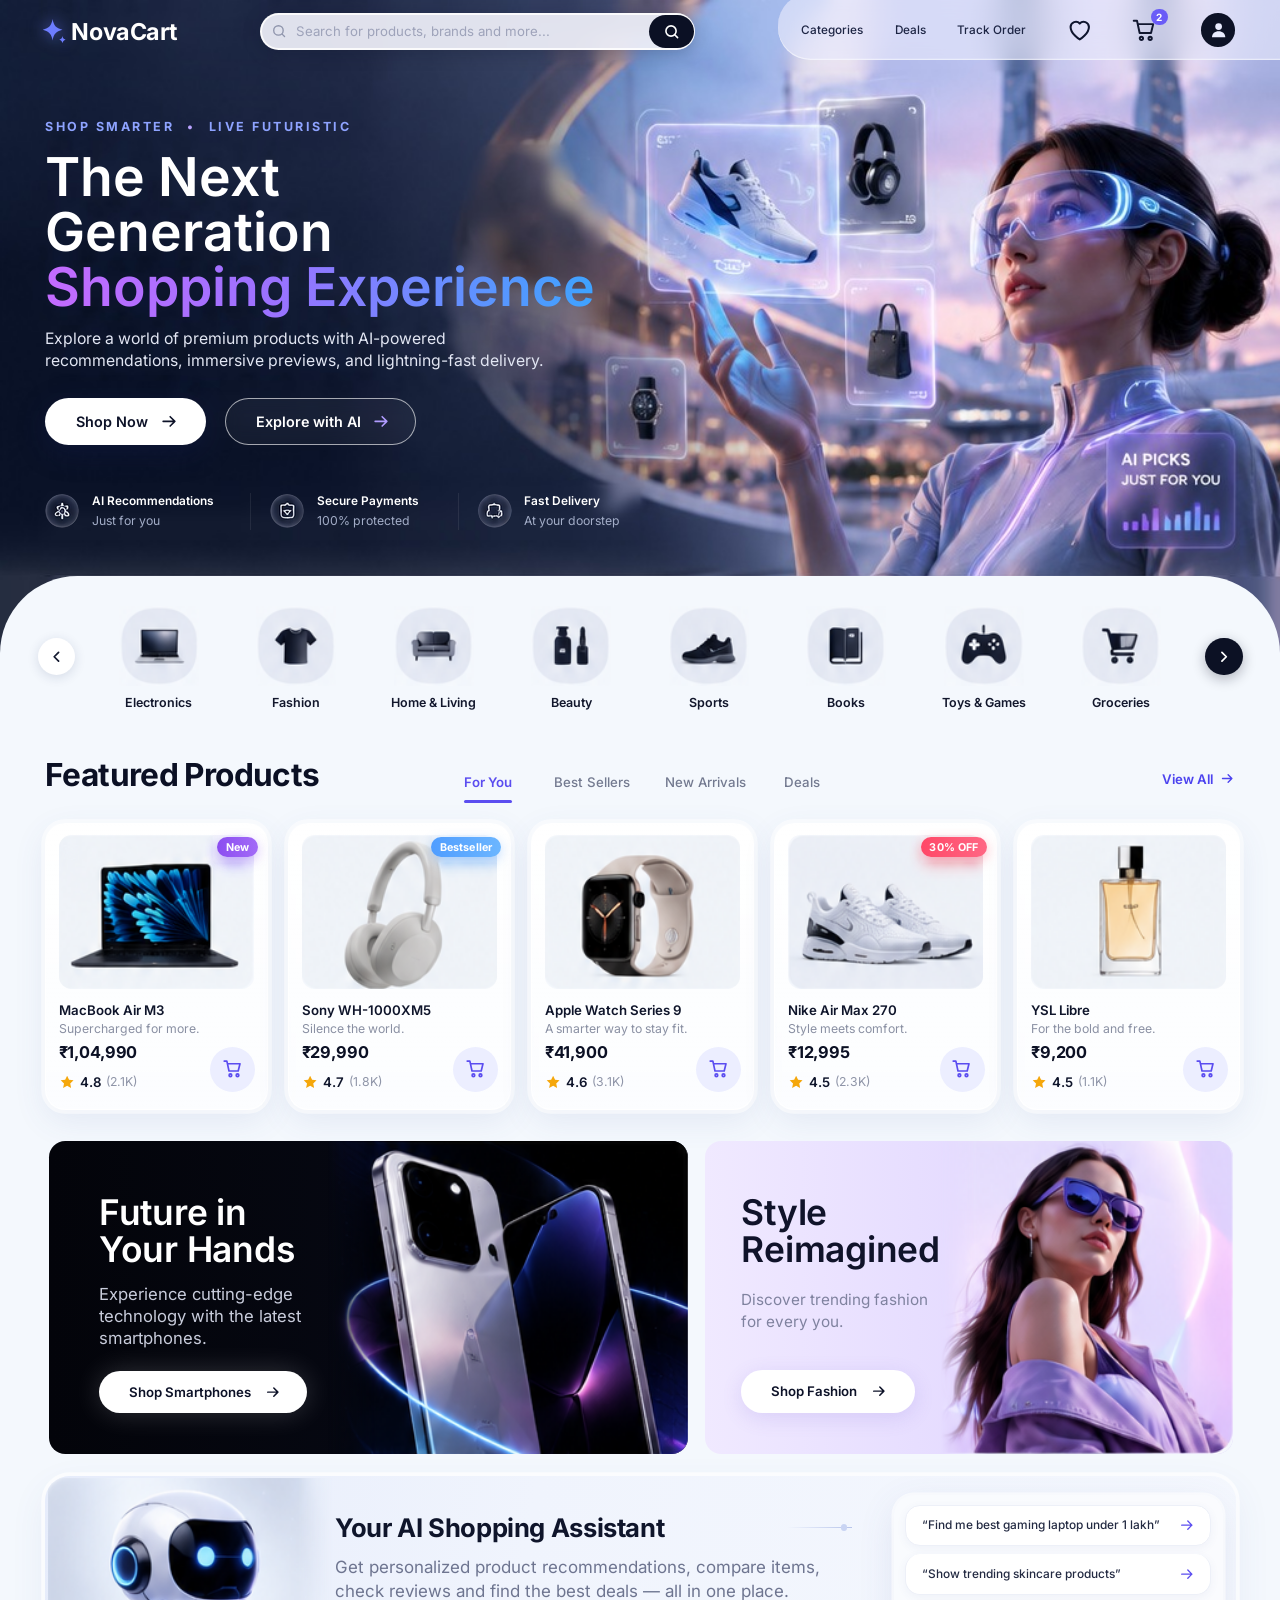
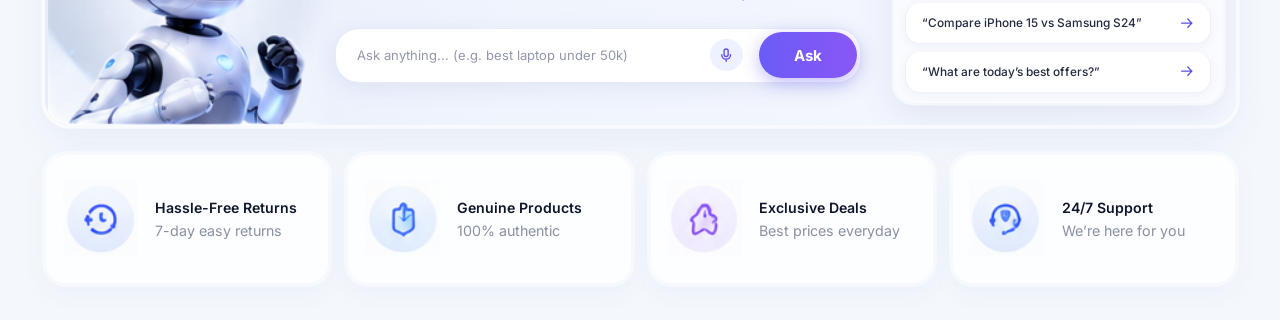
==== index.html @ 4580a6ae "animated web page" ====
<!DOCTYPE html>
<html lang="en">
<head>
  <meta charset="UTF-8" />
  <meta name="viewport" content="width=device-width, initial-scale=1.0" />
  <title>NovaCart — The Next Generation Shopping Experience</title>
  <meta name="description" content="NovaCart: AI-powered recommendations, immersive previews and lightning-fast delivery." />
  <link rel="stylesheet" href="style.css" />
</head>
<body>

<!-- Icon sprite (inline, so the page works fully offline) -->
<svg width="0" height="0" style="position:absolute" aria-hidden="true">
  <defs>
    <symbol id="i-search" viewBox="0 0 24 24"><circle cx="11" cy="11" r="7"/><path d="m20 20-3.6-3.6"/></symbol>
    <symbol id="i-heart" viewBox="0 0 24 24"><path d="M12 20.5s-8-4.9-8-11A4.6 4.6 0 0 1 12 6.6a4.6 4.6 0 0 1 8 2.9c0 6.100-8 11-8 11Z"/></symbol>
    <symbol id="i-cart" viewBox="0 0 24 24"><path d="M2.5 3.5h3l2.4 11.2h10.400l2-8.200H6.300"/><circle cx="9.500" cy="19.500" r="1.500"/><circle cx="17.500" cy="19.500" r="1.500"/></symbol>
    <symbol id="i-user" viewBox="0 0 24 24"><circle cx="12" cy="8.500" r="3.800" fill="currentColor" stroke="none"/><path fill="currentColor" stroke="none" d="M4.500 20.500c0-4.200 3.300-6.800 7.500-6.800s7.500 2.600 7.500 6.800Z"/></symbol>
    <symbol id="i-arrow" viewBox="0 0 24 24"><path d="M4 12h15M13 6l6 6-6 6"/></symbol>
    <symbol id="i-left" viewBox="0 0 24 24"><path d="m14.500 6-6 6 6 6"/></symbol>
    <symbol id="i-right" viewBox="0 0 24 24"><path d="m9.500 6 6 6-6 6"/></symbol>
    <symbol id="i-mic" viewBox="0 0 24 24"><rect x="9" y="3" width="6" height="11" rx="3"/><path d="M5.500 11.500a6.500 6.500 0 0 0 13 0M12 18v3"/></symbol>
    <symbol id="i-star" viewBox="0 0 24 24"><path fill="currentColor" stroke="none" d="m12 2.500 2.900 6.100 6.600.8-4.900 4.600 1.300 6.600L12 17.300 6.100 20.600l1.300-6.600L2.500 9.400l6.600-.8Z"/></symbol>
    <symbol id="i-spark" viewBox="0 0 32 32"><path fill="currentColor" stroke="none" d="M14 2c1.200 7 3.600 10.200 11 12-7.400 1.800-9.800 5-11 12-1.200-7-3.600-10.200-11-12C10.400 12.200 12.800 9 14 2Z"/><path fill="currentColor" stroke="none" d="M25 21c.5 2.400 1.300 3.400 3.500 4-2.200.6-3 1.600-3.500 4-.5-2.400-1.300-3.400-3.500-4 2.200-.6 3-1.600 3.500-4Z"/></symbol>
  </defs>
</svg>

<div class="page">

  <!-- ============ HERO ============ -->
  <section class="hero" id="top">
    <header class="topbar">
      <a class="brand" href="#top" aria-label="NovaCart home">
        <svg class="brand-star"><use href="#i-spark"/></svg><span>NovaCart</span>
      </a>

      <form class="search" role="search" id="searchForm">
        <svg class="s-ico"><use href="#i-search"/></svg>
        <input id="searchInput" type="search" placeholder="Search for products, brands and more..." aria-label="Search products" />
        <button type="submit" aria-label="Search"><svg><use href="#i-search"/></svg></button>
      </form>

      <nav class="glass-nav" aria-label="Primary">
        <div class="links">
          <a href="#categories">Categories</a>
          <a href="#deals">Deals</a>
          <a href="#track">Track Order</a>
        </div>
        <div class="icons">
          <button class="ib heart" id="wishBtn" aria-label="Wishlist" aria-pressed="false"><svg><use href="#i-heart"/></svg></button>
          <button class="ib cart" id="cartBtn" aria-label="Cart"><svg><use href="#i-cart"/></svg><span id="cartCount">2</span></button>
          <button class="ib avatar" aria-label="Profile"><svg><use href="#i-user"/></svg></button>
        </div>
      </nav>
    </header>

    <div class="hero-copy">
      <p class="eyebrow">SHOP SMARTER <i>•</i> LIVE FUTURISTIC</p>
      <h1>The Next<br>Generation<br><em>Shopping Experience</em></h1>
      <p class="lede">Explore a world of premium products with AI-powered<br class="dbr"> recommendations, immersive previews, and lightning-fast delivery.</p>
      <div class="cta">
        <button class="btn solid" data-toast="Opening the store…">Shop Now <svg><use href="#i-arrow"/></svg></button>
        <button class="btn line" data-toast="AI shopping assistant opened">Explore with AI <svg><use href="#i-arrow"/></svg></button>
      </div>
      <ul class="trust">
        <li><img src="assets/img/trust-1.png" alt="" width="34" height="34"><div><b>AI Recommendations</b><small>Just for you</small></div></li>
        <li><img src="assets/img/trust-2.png" alt="" width="34" height="34"><div><b>Secure Payments</b><small>100% protected</small></div></li>
        <li><img src="assets/img/trust-3.png" alt="" width="34" height="34"><div><b>Fast Delivery</b><small>At your doorstep</small></div></li>
      </ul>
    </div>
  </section>

  <!-- ============ SHEET ============ -->
  <main class="sheet">

    <!-- Categories -->
    <section class="cats" id="categories" aria-label="Shop by category">
      <button class="arrow prev" aria-label="Previous categories"><svg><use href="#i-left"/></svg></button>
      <div class="cat-track" id="catTrack">
        <a class="cat" href="#featured"><img src="assets/img/cat-electronics.png" alt="" width="64" height="64"><span>Electronics</span></a>
        <a class="cat" href="#featured"><img src="assets/img/cat-fashion.png" alt="" width="64" height="64"><span>Fashion</span></a>
        <a class="cat" href="#featured"><img src="assets/img/cat-home.png" alt="" width="64" height="64"><span>Home &amp; Living</span></a>
        <a class="cat" href="#featured"><img src="assets/img/cat-beauty.png" alt="" width="64" height="64"><span>Beauty</span></a>
        <a class="cat" href="#featured"><img src="assets/img/cat-sports.png" alt="" width="64" height="64"><span>Sports</span></a>
        <a class="cat" href="#featured"><img src="assets/img/cat-books.png" alt="" width="64" height="64"><span>Books</span></a>
        <a class="cat" href="#featured"><img src="assets/img/cat-toys.png" alt="" width="64" height="64"><span>Toys &amp; Games</span></a>
        <a class="cat" href="#featured"><img src="assets/img/cat-groceries.png" alt="" width="64" height="64"><span>Groceries</span></a>
      </div>
      <button class="arrow next" aria-label="Next categories"><svg><use href="#i-right"/></svg></button>
    </section>

    <!-- Featured products -->
    <section class="featured" id="featured">
      <div class="f-head">
        <h2>Featured Products</h2>
        <div class="tabs" role="tablist">
          <button class="on" role="tab" aria-selected="true">For You</button>
          <button role="tab" aria-selected="false">Best Sellers</button>
          <button role="tab" aria-selected="false">New Arrivals</button>
          <button role="tab" aria-selected="false">Deals</button>
        </div>
        <a class="view-all" href="#featured">View All <svg><use href="#i-arrow"/></svg></a>
      </div>

      <div class="grid">
        <article class="card">
          <div class="shot"><img src="assets/img/prod-macbook.png" alt="MacBook Air M3"></div><span class="tag t-new">New</span>
          <h3>MacBook Air M3</h3><p>Supercharged for more.</p>
          <div class="price">₹1,04,990</div>
          <div class="rate"><svg><use href="#i-star"/></svg><b>4.8</b><small>(2.1K)</small></div>
          <button class="add" data-name="MacBook Air M3" aria-label="Add MacBook Air M3 to cart"><svg><use href="#i-cart"/></svg></button>
        </article>
        <article class="card">
          <div class="shot"><img src="assets/img/prod-sony.png" alt="Sony WH-1000XM5"></div><span class="tag t-best">Bestseller</span>
          <h3>Sony WH-1000XM5</h3><p>Silence the world.</p>
          <div class="price">₹29,990</div>
          <div class="rate"><svg><use href="#i-star"/></svg><b>4.7</b><small>(1.8K)</small></div>
          <button class="add" data-name="Sony WH-1000XM5" aria-label="Add Sony WH-1000XM5 to cart"><svg><use href="#i-cart"/></svg></button>
        </article>
        <article class="card">
          <div class="shot"><img src="assets/img/prod-watch.png" alt="Apple Watch Series 9"></div>
          <h3>Apple Watch Series 9</h3><p>A smarter way to stay fit.</p>
          <div class="price">₹41,900</div>
          <div class="rate"><svg><use href="#i-star"/></svg><b>4.6</b><small>(3.1K)</small></div>
          <button class="add" data-name="Apple Watch Series 9" aria-label="Add Apple Watch Series 9 to cart"><svg><use href="#i-cart"/></svg></button>
        </article>
        <article class="card">
          <div class="shot"><img src="assets/img/prod-nike.png" alt="Nike Air Max 270"></div><span class="tag t-off">30% OFF</span>
          <h3>Nike Air Max 270</h3><p>Style meets comfort.</p>
          <div class="price">₹12,995</div>
          <div class="rate"><svg><use href="#i-star"/></svg><b>4.5</b><small>(2.3K)</small></div>
          <button class="add" data-name="Nike Air Max 270" aria-label="Add Nike Air Max 270 to cart"><svg><use href="#i-cart"/></svg></button>
        </article>
        <article class="card">
          <div class="shot"><img src="assets/img/prod-perfume.png" alt="YSL Libre"></div>
          <h3>YSL Libre</h3><p>For the bold and free.</p>
          <div class="price">₹9,200</div>
          <div class="rate"><svg><use href="#i-star"/></svg><b>4.5</b><small>(1.1K)</small></div>
          <button class="add" data-name="YSL Libre" aria-label="Add YSL Libre to cart"><svg><use href="#i-cart"/></svg></button>
        </article>
      </div>
    </section>

    <!-- Promo banners -->
    <section class="promos" id="deals">
      <article class="promo dark">
        <img class="art" src="assets/img/promo-phones.png" alt="">
        <div class="copy">
          <h2>Future in<br>Your Hands</h2>
          <p>Experience cutting-edge technology with the latest smartphones.</p>
          <button class="pill" data-toast="Browsing smartphones…">Shop Smartphones <svg><use href="#i-arrow"/></svg></button>
        </div>
      </article>
      <article class="promo light">
        <img class="art" src="assets/img/promo-fashion.png" alt="">
        <div class="copy">
          <h2>Style<br>Reimagined</h2>
          <p>Discover trending fashion for every you.</p>
          <button class="pill" data-toast="Browsing fashion…">Shop Fashion <svg><use href="#i-arrow"/></svg></button>
        </div>
      </article>
    </section>

    <!-- AI assistant -->
    <section class="assistant" aria-label="AI shopping assistant">
      <img class="robot" src="assets/img/robot.png" alt="">
      <div class="a-copy">
        <h2>Your AI Shopping Assistant <i class="dash"></i></h2>
        <p>Get personalized product recommendations, compare items,<br class="dbr"> check reviews and find the best deals — all in one place.</p>
        <div class="ask">
          <input id="aiInput" type="text" placeholder="Ask anything... (e.g. best laptop under 50k)" aria-label="Ask the AI assistant" />
          <button class="mic" id="micBtn" aria-label="Voice input"><svg><use href="#i-mic"/></svg></button>
          <button class="go" id="askBtn">Ask</button>
        </div>
      </div>
      <div class="prompts">
        <button data-prompt="Find me best gaming laptop under 1 lakh">“Find me best gaming laptop under 1 lakh”<svg><use href="#i-arrow"/></svg></button>
        <button data-prompt="Show trending skincare products">“Show trending skincare products”<svg><use href="#i-arrow"/></svg></button>
        <button data-prompt="Compare iPhone 15 vs Samsung S24">“Compare iPhone 15 vs Samsung S24”<svg><use href="#i-arrow"/></svg></button>
        <button data-prompt="What are today’s best offers?">“What are today’s best offers?”<svg><use href="#i-arrow"/></svg></button>
      </div>
    </section>

    <!-- Benefits -->
    <section class="benefits" id="track">
      <div><img src="assets/img/benefit-1.png" alt="" width="60" height="60"><b>Hassle-Free Returns</b><small>7-day easy returns</small></div>
      <div><img src="assets/img/benefit-2.png" alt="" width="60" height="60"><b>Genuine Products</b><small>100% authentic</small></div>
      <div><img src="assets/img/benefit-3.png" alt="" width="60" height="60"><b>Exclusive Deals</b><small>Best prices everyday</small></div>
      <div><img src="assets/img/benefit-4.png" alt="" width="60" height="60"><b>24/7 Support</b><small>We’re here for you</small></div>
    </section>
  </main>
</div>

<div id="toast" class="toast" role="status" aria-live="polite"></div>
<script src="script.js"></script>
</body>
</html>
---- style.css ----
/* ============================================================
   NovaCart — layout is authored on a 64rem-wide canvas.
   1rem = 16 design-px at 64rem viewport, and the whole page
   scales with the viewport, so the page looks exactly like the
   reference image at any desktop width.
   ============================================================ */
@font-face{font-family:"Inter";font-weight:400;font-display:swap;src:url(assets/fonts/inter-latin-ext-400-normal.woff2) format("woff2");unicode-range:U+0100-02BA,U+02BD-02C5,U+02C7-02CC,U+02CE-02D7,U+02DD-02FF,U+0304,U+0308,U+0329,U+1D00-1DBF,U+1E00-1E9F,U+1EF2-1EFF,U+2020,U+20A0-20AB,U+20AD-20C0,U+2113,U+2C60-2C7F,U+A720-A7FF}
@font-face{font-family:"Inter";font-weight:500;font-display:swap;src:url(assets/fonts/inter-latin-ext-500-normal.woff2) format("woff2");unicode-range:U+0100-02BA,U+02BD-02C5,U+02C7-02CC,U+02CE-02D7,U+02DD-02FF,U+0304,U+0308,U+0329,U+1D00-1DBF,U+1E00-1E9F,U+1EF2-1EFF,U+2020,U+20A0-20AB,U+20AD-20C0,U+2113,U+2C60-2C7F,U+A720-A7FF}
@font-face{font-family:"Inter";font-weight:600;font-display:swap;src:url(assets/fonts/inter-latin-ext-600-normal.woff2) format("woff2");unicode-range:U+0100-02BA,U+02BD-02C5,U+02C7-02CC,U+02CE-02D7,U+02DD-02FF,U+0304,U+0308,U+0329,U+1D00-1DBF,U+1E00-1E9F,U+1EF2-1EFF,U+2020,U+20A0-20AB,U+20AD-20C0,U+2113,U+2C60-2C7F,U+A720-A7FF}
@font-face{font-family:"Inter";font-weight:700;font-display:swap;src:url(assets/fonts/inter-latin-ext-700-normal.woff2) format("woff2");unicode-range:U+0100-02BA,U+02BD-02C5,U+02C7-02CC,U+02CE-02D7,U+02DD-02FF,U+0304,U+0308,U+0329,U+1D00-1DBF,U+1E00-1E9F,U+1EF2-1EFF,U+2020,U+20A0-20AB,U+20AD-20C0,U+2113,U+2C60-2C7F,U+A720-A7FF}
@font-face{font-family:"Inter";font-weight:800;font-display:swap;src:url(assets/fonts/inter-latin-ext-800-normal.woff2) format("woff2");unicode-range:U+0100-02BA,U+02BD-02C5,U+02C7-02CC,U+02CE-02D7,U+02DD-02FF,U+0304,U+0308,U+0329,U+1D00-1DBF,U+1E00-1E9F,U+1EF2-1EFF,U+2020,U+20A0-20AB,U+20AD-20C0,U+2113,U+2C60-2C7F,U+A720-A7FF}
@font-face{font-family:"Inter";font-weight:400;font-display:swap;src:url(assets/fonts/inter-latin-400-normal.woff2) format("woff2");unicode-range:U+0000-00FF,U+0131,U+0152-0153,U+02BB-02BC,U+02C6,U+02DA,U+02DC,U+0304,U+0308,U+0329,U+2000-206F,U+2074,U+20AC,U+2122,U+2191,U+2193,U+2212,U+2215,U+FEFF,U+FFFD}
@font-face{font-family:"Inter";font-weight:500;font-display:swap;src:url(assets/fonts/inter-latin-500-normal.woff2) format("woff2");unicode-range:U+0000-00FF,U+0131,U+0152-0153,U+02BB-02BC,U+02C6,U+02DA,U+02DC,U+0304,U+0308,U+0329,U+2000-206F,U+2074,U+20AC,U+2122,U+2191,U+2193,U+2212,U+2215,U+FEFF,U+FFFD}
@font-face{font-family:"Inter";font-weight:600;font-display:swap;src:url(assets/fonts/inter-latin-600-normal.woff2) format("woff2");unicode-range:U+0000-00FF,U+0131,U+0152-0153,U+02BB-02BC,U+02C6,U+02DA,U+02DC,U+0304,U+0308,U+0329,U+2000-206F,U+2074,U+20AC,U+2122,U+2191,U+2193,U+2212,U+2215,U+FEFF,U+FFFD}
@font-face{font-family:"Inter";font-weight:700;font-display:swap;src:url(assets/fonts/inter-latin-700-normal.woff2) format("woff2");unicode-range:U+0000-00FF,U+0131,U+0152-0153,U+02BB-02BC,U+02C6,U+02DA,U+02DC,U+0304,U+0308,U+0329,U+2000-206F,U+2074,U+20AC,U+2122,U+2191,U+2193,U+2212,U+2215,U+FEFF,U+FFFD}
@font-face{font-family:"Inter";font-weight:800;font-display:swap;src:url(assets/fonts/inter-latin-800-normal.woff2) format("woff2");unicode-range:U+0000-00FF,U+0131,U+0152-0153,U+02BB-02BC,U+02C6,U+02DA,U+02DC,U+0304,U+0308,U+0329,U+2000-206F,U+2074,U+20AC,U+2122,U+2191,U+2193,U+2212,U+2215,U+FEFF,U+FFFD}

:root{
  --ink:#0d1228; --muted:#7f8599; --violet:#5b4df0; --sheet:#f4f8fd;
  --font:"Inter","Segoe UI",system-ui,-apple-system,Arial,sans-serif;
}
*{box-sizing:border-box;margin:0;padding:0}
html{font-size:min(calc(100vw / 64),1.875rem);-webkit-text-size-adjust:100%;scroll-behavior:smooth}
body{font-family:var(--font);color:var(--ink);background:linear-gradient(#0d1730 0 32rem,var(--sheet) 32rem);-webkit-font-smoothing:antialiased;overflow-x:hidden}
button,input{font:inherit;color:inherit;border:0;background:none;outline:0}
button{cursor:pointer}
a{color:inherit;text-decoration:none}
img{display:block}
svg{fill:none;stroke:currentColor;stroke-width:1.8;stroke-linecap:round;stroke-linejoin:round}
:focus-visible{outline:0.125rem solid #8b7bff;outline-offset:0.125rem}
.page{max-width:64rem;margin:0 auto;position:relative}
.dbr{display:inline}

/* ---------------- HERO ---------------- */
.hero{position:relative;height:32.6875rem;color:#fff;background:#0f1a34 url(assets/img/hero-bg.jpg) no-repeat left top / 64rem auto}
.topbar{position:absolute;inset:0 0 auto 0;height:3.125rem;z-index:5}
.brand{position:absolute;left:2.25rem;top:0.75rem;height:1.625rem;display:flex;align-items:center;gap:0.3125rem;font-weight:700;font-size:1.1625rem;letter-spacing:-0.0187rem;color:#fff}
.brand-star{width:1.4375rem;height:1.5625rem;margin-left:-0.25rem;margin-right:-0.1875rem;color:#6d7dff;filter:drop-shadow(0 0 0.375rem rgba(109,125,255,.7))}
.brand-star use{fill:currentColor}

.search{position:absolute;left:13rem;top:0.625rem;width:21.75rem;height:1.875rem;border-radius:0.9375rem;display:flex;align-items:center;background:rgba(236,237,247,.94);border:0.125rem solid rgba(255,255,255,.85);box-shadow:0 0.125rem 0.875rem rgba(8,14,40,.25)}
.search .s-ico{width:0.8125rem;height:0.8125rem;margin-left:0.4375rem;color:#8f95ac;stroke-width:2}
.search input{flex:1;min-width:0;height:100%;padding:0 0.5rem 0 0.4375rem;font-size:0.6625rem;color:#252c48}
.search input::placeholder{color:#9ea3ba;opacity:1}
.search button{width:2.25rem;height:1.625rem;margin-right:-0.0625rem;border-radius:0.875rem;background:#0b1024;display:grid;place-items:center;color:#fff}
.search button svg{width:0.875rem;height:0.875rem;stroke-width:2.2}

.glass-nav{position:absolute;left:38.875rem;right:0;top:-0.375rem;height:3.375rem;padding-top:0.375rem;border-radius:1.625rem 0 0 1.625rem;background:rgba(232,234,252,.62);-webkit-backdrop-filter:blur(0.875rem);backdrop-filter:blur(0.875rem);box-shadow:inset 0 -0.0625rem 0 rgba(255,255,255,.5)}
.glass-nav .links{position:absolute;left:1.1875rem;top:0.375rem;height:3rem;display:flex;align-items:center;gap:1.5625rem;font-size:0.5875rem;font-weight:500;color:#1d2544;white-space:nowrap}
.glass-nav .links a:hover{color:var(--violet)}
.glass-nav .icons{position:absolute;left:14.0625rem;top:0.375rem;height:3rem;display:flex;align-items:center}
.ib{position:relative;width:2.125rem;height:2.125rem;display:grid;place-items:center;border-radius:50%;color:#10162e}
.ib svg{width:1.375rem;height:1.375rem}
.ib.heart{margin-right:1.0625rem}
.ib.heart[aria-pressed="true"] svg{fill:#ff4d79;stroke:#ff4d79}
.ib.cart{margin-right:1.8125rem}
.ib.cart svg{width:1.3125rem;height:1.3125rem}
.cart span{position:absolute;right:-0.125rem;top:0;width:0.8125rem;height:0.8125rem;border-radius:50%;background:#6a5cf7;color:#fff;font-size:0.5rem;font-weight:700;display:grid;place-items:center}
.ib.avatar{width:1.6875rem;height:1.6875rem;background:#0d1226;color:#e9ecff}
.ib.avatar svg{width:1.0625rem;height:1.0625rem}

.hero-copy{position:absolute;left:2.25rem;top:5.9375rem;z-index:3}
.eyebrow{font-size:0.625rem;line-height:0.75rem;letter-spacing:0.125rem;font-weight:700;color:#8ea3ff;white-space:nowrap}
.eyebrow i{font-style:normal;margin:0 0.375rem;color:#b9a2ff}
.hero h1{margin-top:0.75rem;font-size:2.675rem;line-height:2.75rem;letter-spacing:0;font-weight:600;color:#fff}
.hero h1 em{font-style:normal;background:linear-gradient(90deg,#c46bff 0%,#9a72ff 42%,#5f92ff 78%,#3ea3ff 100%);-webkit-background-clip:text;background-clip:text;color:transparent}
.lede{margin-top:0.6875rem;font-size:0.7875rem;line-height:1.125rem;font-weight:400;color:#e2e6f3}
.cta{display:flex;gap:0.9375rem;margin-top:1.25rem}
.btn{height:2.375rem;border-radius:1.1875rem;display:inline-flex;align-items:center;gap:0.5625rem;font-size:0.7188rem;font-weight:600;transition:transform .2s,background .2s}
.btn svg{width:0.9375rem;height:0.9375rem;stroke-width:2}
.btn.solid{width:8.0625rem;padding-left:1.5625rem;background:#fff;color:#0d1228;box-shadow:0 0.375rem 1.375rem rgba(20,30,80,.35)}
.btn.line{width:9.5625rem;padding-left:1.5rem;border:0.0813rem solid rgba(255,255,255,.62);color:#fff;background:rgba(255,255,255,.04);-webkit-backdrop-filter:blur(0.375rem);backdrop-filter:blur(0.375rem)}
.btn:hover{transform:translateY(-0.0625rem)}
.btn.line svg{color:#b19cff}
.btn.line:hover{background:rgba(255,255,255,.12)}
.trust{list-style:none;display:flex;margin-top:2.25rem;height:2.125rem}
.trust li{display:flex;align-items:center;gap:0.625rem;position:relative}
.trust li:nth-child(1){width:10.25rem}
.trust li:nth-child(2){width:10.375rem;padding-left:1rem}
.trust li:nth-child(3){padding-left:1rem}
.trust li+li:before{content:"";position:absolute;left:0;top:0.125rem;height:1.875rem;width:0.0625rem;background:rgba(255,255,255,.08)}
.trust img{border-radius:50%}
.trust b{display:block;font-size:0.5938rem;line-height:0.875rem;font-weight:600;color:#fff;white-space:nowrap}
.trust small{display:block;margin-top:0.0625rem;font-size:0.6125rem;line-height:0.875rem;color:#a3adc7;white-space:nowrap}

/* ---------------- SHEET ---------------- */
.sheet{position:relative;z-index:6;margin-top:-3.875rem;padding-bottom:1.875rem;border-radius:3.875rem 3.875rem 0 0;background:var(--sheet)}

/* categories */
.cats{position:relative;height:8.6875rem;padding-top:1.625rem}
.cat-track{display:flex;padding-left:4.5rem}
.cat{width:6.875rem;flex:none;display:flex;flex-direction:column;align-items:center;transition:transform .2s}
.cat img{width:4rem;height:4rem;margin-top:-0.125rem}
.cat span{margin-top:0.375rem;font-size:0.625rem;line-height:0.875rem;font-weight:600;color:#12172c;white-space:nowrap}
.cat:hover{transform:translateY(-0.125rem)}
.arrow{position:absolute;top:3.0625rem;width:1.875rem;height:1.875rem;border-radius:50%;display:grid;place-items:center}
.arrow svg{width:0.875rem;height:0.875rem;stroke-width:2.4}
.arrow.prev{left:1.875rem;background:#fff;color:#141a30;box-shadow:0 0.125rem 0.5625rem rgba(30,44,90,.14)}
.arrow.next{left:60.25rem;background:#0c1124;color:#fff;box-shadow:0 0.1875rem 0.625rem rgba(12,17,36,.3)}

/* featured */
.featured{position:relative;height:19.5625rem;padding:0 2.25rem}
.f-head{position:relative;height:3.625rem}
.f-head h2{position:absolute;left:0;top:0.1875rem;font-size:1.5813rem;line-height:2.125rem;font-weight:700;letter-spacing:-0.0312rem;color:#0b1024}
.tabs{position:absolute;left:20.9375rem;top:0.625rem;height:1.9375rem;width:20.625rem}
.tabs button{position:absolute;top:0;height:1.9375rem;padding-top:0;font-size:0.6625rem;line-height:1rem;font-weight:500;color:#737a90;white-space:nowrap}
.tabs button:nth-child(1){left:0}.tabs button:nth-child(2){left:4.5rem}.tabs button:nth-child(3){left:10.0625rem}.tabs button:nth-child(4){left:16rem}
.tabs button.on{color:var(--violet);font-weight:600}
.tabs button.on:after{content:"";position:absolute;left:0;right:0;bottom:-0.0625rem;height:0.125rem;border-radius:0.125rem;background:var(--violet)}
.view-all{position:absolute;right:0;top:0.9375rem;height:1rem;display:flex;align-items:center;gap:0.375rem;font-size:0.6625rem;font-weight:600;color:#4c43ef}
.view-all svg{width:0.75rem;height:0.75rem;stroke-width:2.2}
.grid{display:flex;gap:1.0312rem;margin-top:0}
.card{position:relative;width:11.125rem;height:14.375rem;flex:none;border-radius:1rem;padding:0.5625rem 0.625rem 0;background:linear-gradient(180deg,rgba(255,255,255,.95),rgba(255,255,255,.72));border:0.0625rem solid rgba(255,255,255,.9);box-shadow:0 0 0 0.1875rem rgba(255,255,255,.55),0 0.5rem 1.625rem rgba(70,90,160,.10);transition:transform .25s,box-shadow .25s}
.card:hover{transform:translateY(-0.1875rem);box-shadow:0 0 0 0.1875rem rgba(255,255,255,.7),0 0.875rem 1.875rem rgba(70,90,160,.18)}
.shot{position:relative;width:9.75rem;height:7.6875rem;border-radius:0.625rem;overflow:hidden}
.shot img{width:100%;height:100%;object-fit:cover}
.tag{position:absolute;top:0.6875rem;right:0.4375rem;height:1rem;padding:0 0.4375rem;border-radius:0.5rem;display:grid;place-items:center;font-size:0.5375rem;font-weight:700;color:#fff;letter-spacing:0.0063rem}
.t-new{background:linear-gradient(90deg,#8b4df0,#a36bf7);box-shadow:0 0.1875rem 0.5625rem rgba(139,77,240,.35)}
.t-best{background:linear-gradient(90deg,#4f9dff,#6cb6ff);box-shadow:0 0.1875rem 0.5625rem rgba(79,157,255,.35)}
.t-off{background:linear-gradient(90deg,#ff4767,#ff6784);box-shadow:0 0.1875rem 0.5625rem rgba(255,71,103,.35)}
.card h3{margin-top:0.5625rem;font-size:0.6625rem;line-height:1rem;font-weight:600;color:#0f152b}
.card p{margin-top:0;font-size:0.6125rem;line-height:0.875rem;color:#8a90a3}
.price{margin-top:0.125rem;font-size:0.8125rem;line-height:1.25rem;letter-spacing:-0.0063rem;font-weight:700;color:#0b1024}
.rate{margin-top:0.4375rem;display:flex;align-items:center;gap:0.25rem;font-size:0.6625rem;color:#0f152b}
.rate svg{width:0.8125rem;height:0.8125rem;color:#f5a70b;margin-right:0}
.rate b{font-weight:600}
.rate small{font-size:0.6125rem;color:#8f95a8}
.add{position:absolute;right:0.5625rem;bottom:0.875rem;width:2.25rem;height:2.25rem;border-radius:50%;display:grid;place-items:center;background:#eceeff;color:var(--violet);transition:background .2s,transform .2s}
.add svg{width:1.0625rem;height:1.0625rem;stroke-width:1.9}
.add:hover{background:#dde0ff;transform:scale(1.06)}

/* promos */
.promos{display:grid;grid-template-columns:31.9375rem 26.375rem;gap:0.875rem;padding:0 0 0 2.4375rem;height:16.75rem;margin-top:0}
.promo{position:relative;height:15.625rem;border-radius:0.8125rem;overflow:hidden}
.promo .art{position:absolute;top:0;right:-0.0625rem;height:100%;width:auto}
.promo .copy{position:absolute;left:2.5rem;top:2.625rem;z-index:2}
.promo h2{font-size:1.7688rem;line-height:1.875rem;font-weight:600;letter-spacing:-0.0125rem}
.promo p{margin-top:0.75rem;font-size:0.8313rem;line-height:1.0938rem}
.pill{margin-top:1.0625rem;height:2.125rem;padding:0 1.3125rem 0 1.5rem;border-radius:1.0625rem;display:inline-flex;align-items:center;gap:0.6875rem;font-size:0.6625rem;font-weight:600;background:#fff;color:#0d1228;transition:transform .2s}
.pill svg{width:0.8125rem;height:0.8125rem;stroke-width:2.2}
.pill:hover{transform:translateY(-0.0625rem)}
.dark{background:linear-gradient(90deg,#03040a 0,#060812 55%,#0a0e22 100%);color:#fff}
.dark .art{-webkit-mask-image:linear-gradient(90deg,transparent 0,#000 14%);mask-image:linear-gradient(90deg,transparent 0,#000 14%)}
.dark p{width:10.75rem;color:#c8ccdb}
.dark .pill{box-shadow:0 0 1.375rem rgba(255,255,255,.18)}
.light{background:linear-gradient(90deg,#f0e9ff 0,#e7deff 40%,#dcccff 100%);color:#10132a}
.light .art{-webkit-mask-image:linear-gradient(90deg,transparent 0,#000 12%);mask-image:linear-gradient(90deg,transparent 0,#000 12%)}
.light .copy{left:1.8125rem}
.light p{width:9.75rem;margin-top:1rem;color:#7f829f;font-size:0.7625rem}
.light .pill{margin-top:1.875rem;padding-right:1.375rem}
.light .pill{box-shadow:0 0.25rem 1rem rgba(120,95,210,.16)}

/* assistant */
.assistant{position:relative;margin:0 0 0 2.25rem;width:59.5625rem;height:12.4375rem;border-radius:1.25rem;overflow:hidden;background:linear-gradient(100deg,#e6ecfb 0,#f0f4fd 40%,#f5f8fe 100%);box-shadow:0 0 0 0.1875rem rgba(255,255,255,.7),0 0.625rem 1.875rem rgba(70,90,160,.08)}
.robot{position:absolute;left:0.125rem;top:0.0625rem;height:12.375rem;width:auto;-webkit-mask-image:linear-gradient(90deg,#000 88%,transparent 100%);mask-image:linear-gradient(90deg,#000 88%,transparent 100%)}
.a-copy{position:absolute;left:14.5rem;top:1.6875rem;width:26.875rem}
.a-copy h2{font-size:1.2812rem;line-height:1.75rem;font-weight:700;letter-spacing:-0.0187rem;color:#0f152b;display:flex;align-items:center;gap:0}
.dash{display:block;margin-left:6.125rem;width:3.25rem;height:0.0625rem;background:linear-gradient(90deg,transparent,#b7c4ea);position:relative}
.dash:after{content:"";position:absolute;right:0.25rem;top:-0.125rem;width:0.3125rem;height:0.3125rem;border-radius:50%;background:#c9d4f3}
.a-copy p{margin-top:0.5625rem;font-size:0.8438rem;line-height:1.1875rem;color:#6e7590}
.ask{margin-top:1.1875rem;width:26.3125rem;height:2.75rem;border-radius:1.1875rem;display:flex;align-items:center;background:#fff;border:0.0625rem solid #e6eaf6;box-shadow:0 0.25rem 1.125rem rgba(80,95,170,.10)}
.ask input{flex:1;min-width:0;height:100%;padding:0 0.75rem 0 1.0625rem;font-size:0.65rem;color:#252c48}
.ask input::placeholder{color:#9297ac;opacity:1}
.mic{width:1.625rem;height:1.625rem;margin-right:0.8125rem;border-radius:50%;background:#eef1ff;color:var(--violet);display:grid;place-items:center}
.mic svg{width:0.8125rem;height:0.8125rem;stroke-width:2}
.go{width:4.875rem;height:2.3125rem;margin-right:0.1875rem;border-radius:1.1875rem;background:linear-gradient(90deg,#6a5cf7,#8a56f6);color:#fff;font-size:0.75rem;font-weight:700;box-shadow:0 0.25rem 0.875rem rgba(106,92,247,.4);transition:transform .2s}
.go:hover{transform:translateY(-0.0625rem)}
.prompts{position:absolute;left:42.4375rem;top:0.9375rem;width:16.4375rem;height:10.375rem;padding:0.5rem 0.5625rem;border-radius:1rem;background:rgba(255,255,255,.55);box-shadow:0 0 0 0.125rem rgba(255,255,255,.6),0 0.5rem 1.875rem rgba(70,90,160,.12);display:flex;flex-direction:column;gap:0.4062rem}
.prompts button{height:2.125rem;border-radius:0.75rem;padding:0 0.75rem 0 0.8125rem;display:flex;align-items:center;justify-content:space-between;background:#fff;border:0.0625rem solid #edf0f8;box-shadow:0 0.125rem 0.5rem rgba(60,80,150,.06);font-size:0.5938rem;font-weight:500;color:#232a42;text-align:left;white-space:nowrap;transition:background .2s}
.prompts button+button{border-top:0}
.prompts button:hover{background:#f4f5ff}
.prompts svg{width:0.8125rem;height:0.8125rem;stroke-width:2;color:#5b4df0;flex:none}

/* benefits */
.benefits{display:grid;grid-template-columns:repeat(4,1fr);gap:1rem;padding:1.5rem 2.25rem 0 2.3125rem;height:7.875rem}
.benefits>div{position:relative;height:6.375rem;border-radius:1rem;padding:0 0 0 4.3125rem;display:flex;flex-direction:column;justify-content:center;background:rgba(255,255,255,.85);box-shadow:0 0 0 0.1875rem rgba(255,255,255,.55),0 0.375rem 1.375rem rgba(70,90,160,.06)}
.benefits img{position:absolute;left:0.8125rem;top:1.3125rem;width:3.75rem;height:3.75rem}
.benefits b{font-size:0.7063rem;line-height:1.0625rem;font-weight:600;color:#0f152b;white-space:nowrap;margin-left:1.125rem}
.benefits small{margin-top:0.1875rem;font-size:0.7125rem;line-height:0.9375rem;color:#8a90a3;white-space:nowrap;margin-left:1.125rem}

/* toast */
.toast{position:fixed;left:50%;bottom:1.5rem;transform:translate(-50%,1rem);opacity:0;pointer-events:none;background:#11182c;color:#fff;padding:0.6875rem 1.25rem;border-radius:1.5rem;font-size:0.8125rem;z-index:50;transition:opacity .25s,transform .25s}
.toast.show{opacity:1;transform:translate(-50%,0)}

@media (prefers-reduced-motion:reduce){*{transition:none!important;scroll-behavior:auto!important}}

/* ---------------- SMALL SCREENS (< 47.5rem) ---------------- */
@media (max-width:760px){
  html{font-size:1rem}
  body{background:linear-gradient(#0d1730 0 34rem,var(--sheet) 34rem)}
  .dbr{display:none}
  .hero{height:auto;padding-bottom:5.25rem;background:#0f1a34 url(assets/img/hero-bg.jpg) no-repeat right top / auto 26.25rem}
  .hero:before{content:"";position:absolute;inset:0;background:linear-gradient(90deg,rgba(13,22,48,.96) 0,rgba(13,22,48,.7) 55%,rgba(13,22,48,.25) 100%)}
  .topbar{position:relative;height:auto;display:flex;flex-wrap:wrap;align-items:center;gap:0.625rem 0.75rem;padding:0.75rem 1rem}
  .brand,.search,.glass-nav{position:relative;left:auto;top:auto}
  .search{order:3;flex:1 1 100%;width:auto}
  .glass-nav{right:auto;height:2.5rem;padding:0;margin-left:auto;border-radius:1.375rem;background:rgba(232,234,252,.7)}
  .glass-nav .links{display:none}
  .glass-nav .icons{position:relative;left:auto;top:auto;height:2.5rem;padding:0 0.5rem;gap:0.25rem}
  .ib.heart,.ib.cart{margin-right:0}
  .hero-copy{position:relative;left:auto;top:auto;padding:1.625rem 1.25rem 0}
  .hero h1{font-size:2.25rem;line-height:2.375rem}
  .lede{font-size:0.8125rem;line-height:1.1875rem;max-width:20.625rem}
  .cta{flex-wrap:wrap}
  .trust{flex-direction:column;height:auto;gap:0.875rem}
  .trust li,.trust li:nth-child(n){width:auto;padding-left:0}
  .trust li+li:before{display:none}
  .cats{height:auto;padding-bottom:0.875rem}
  .cat-track{overflow-x:auto;padding:0 1rem;scrollbar-width:none;scroll-snap-type:x proximity}
  .cat-track::-webkit-scrollbar{display:none}
  .cat{scroll-snap-align:start}
  .arrow{display:none}
  .featured{height:auto;padding:0 1rem}
  .f-head{height:auto;display:flex;flex-wrap:wrap;justify-content:space-between;align-items:flex-end;gap:0.5rem;padding:0.375rem 0 1rem}
  .f-head h2,.tabs,.view-all{position:static}
  .tabs{order:3;flex:1 1 100%;overflow-x:auto;display:flex;gap:1.25rem;width:auto;height:auto}
  .tabs button,.tabs button:nth-child(n){position:relative;left:auto;flex:none;height:auto;padding:0 0 0.5rem}
  .grid{overflow-x:auto;padding:0.25rem 0.25rem 1.375rem;scrollbar-width:none}
  .grid::-webkit-scrollbar{display:none}
  .promos{grid-template-columns:1fr;height:auto;padding:0 1rem;gap:0.875rem;margin-bottom:1.125rem}
  .promo{height:15.625rem}
  .assistant{margin:0 1rem;width:auto;height:auto;padding:1.375rem 1.125rem;display:flex;flex-direction:column;gap:1.125rem;overflow:hidden}
  .robot{display:none}
  .a-copy,.prompts{position:relative;left:auto;top:auto;width:auto}
  .dash{display:none}
  .ask{width:100%}
  .benefits{grid-template-columns:1fr 1fr;height:auto;padding:1.5rem 1rem 0;gap:0.75rem}
  .benefits>div{padding-left:0.5rem;height:auto;padding-top:4rem;padding-bottom:0.875rem;align-items:flex-start}
  .benefits img{left:0.375rem;top:0.375rem}
  .benefits b,.benefits small{margin-left:0.5rem;white-space:normal}
}
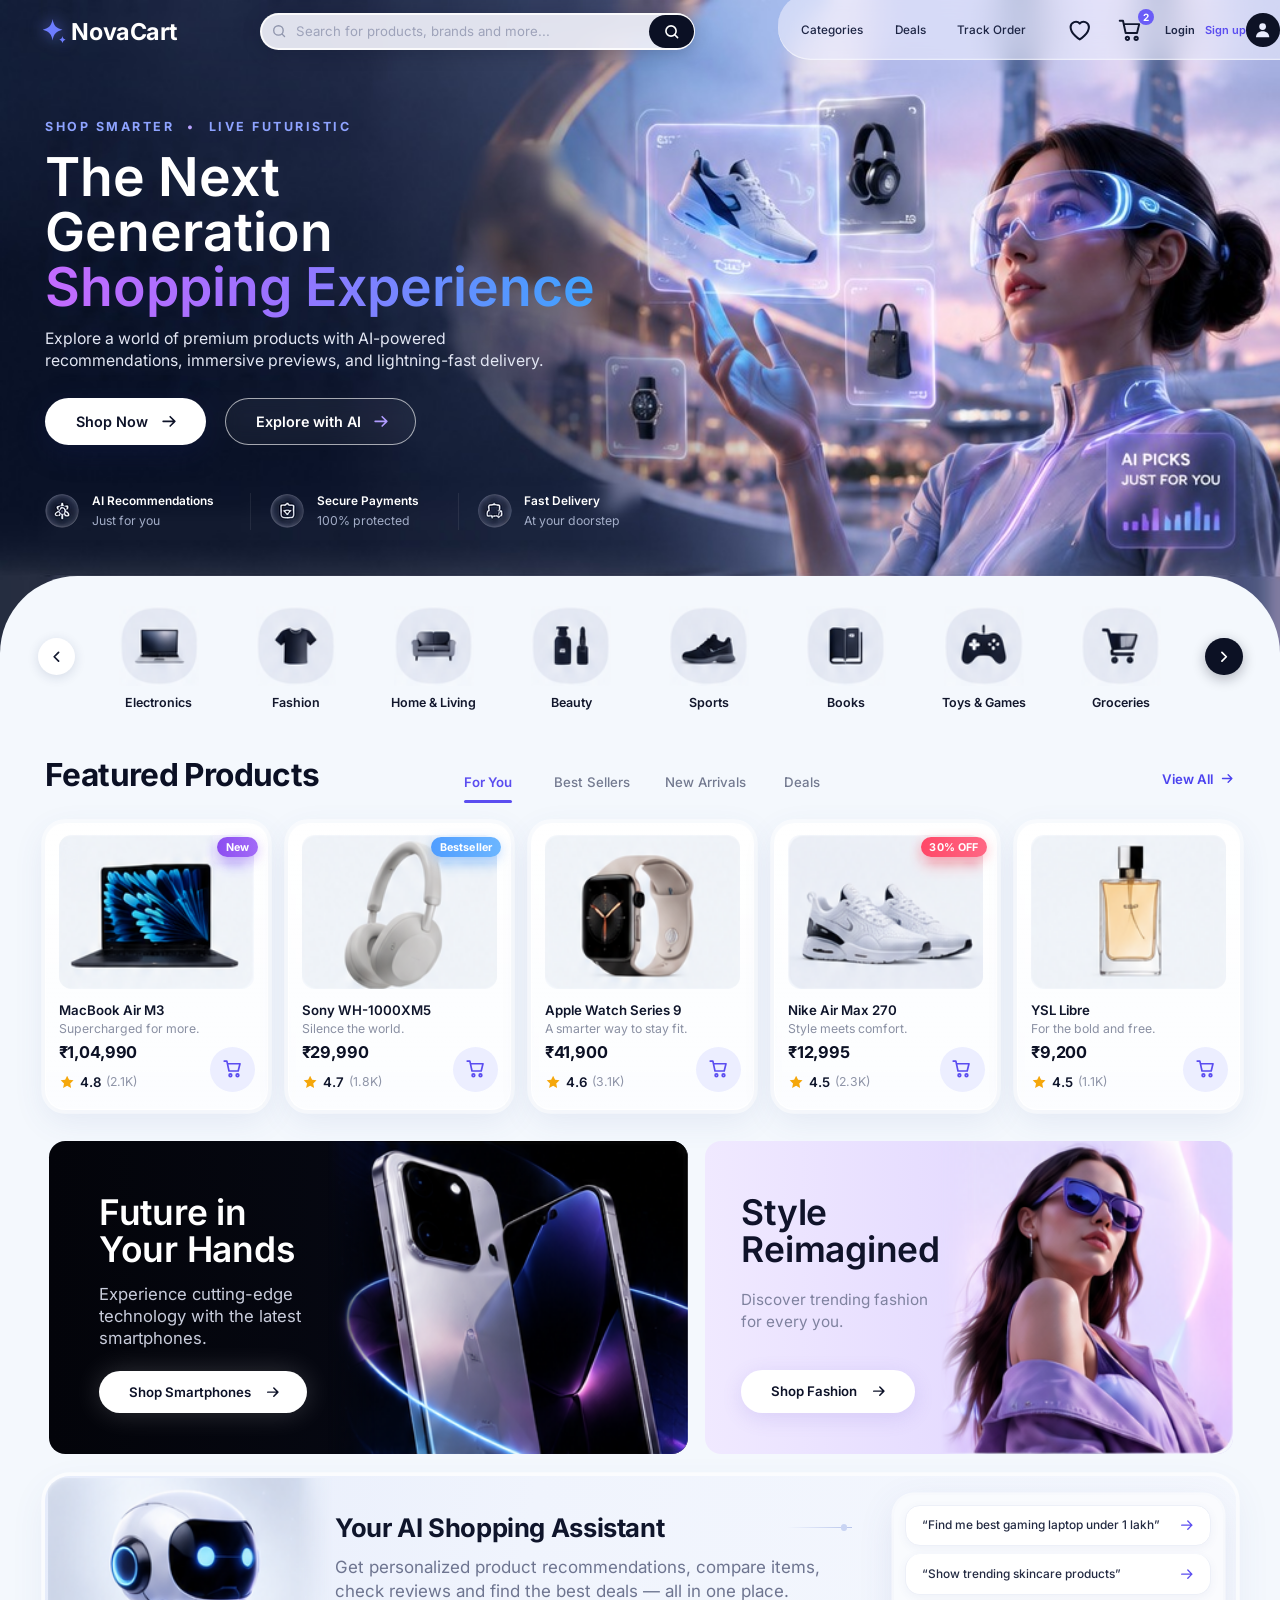
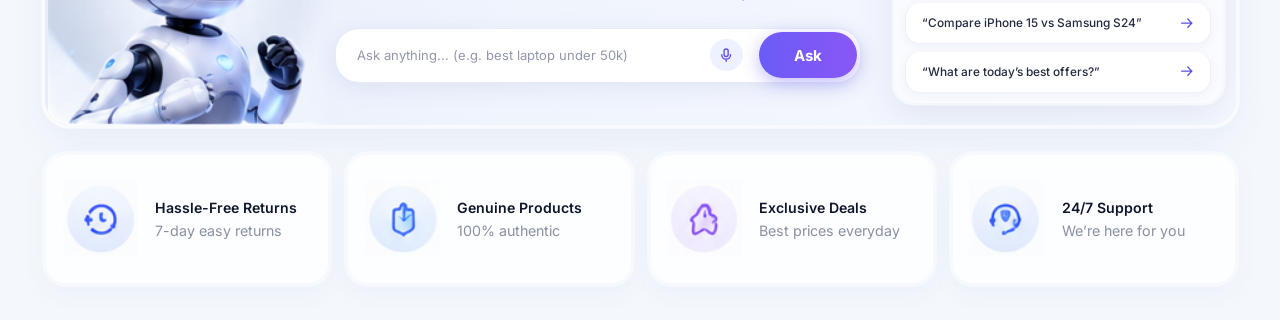
==== commit b276ed0c: "added signin page" ====
--- a/index.html
+++ b/index.html
@@ -1,197 +1,473 @@
-<!DOCTYPE html>
+<!doctype html>
 <html lang="en">
-<head>
-  <meta charset="UTF-8" />
-  <meta name="viewport" content="width=device-width, initial-scale=1.0" />
-  <title>NovaCart — The Next Generation Shopping Experience</title>
-  <meta name="description" content="NovaCart: AI-powered recommendations, immersive previews and lightning-fast delivery." />
-  <link rel="stylesheet" href="style.css" />
-</head>
-<body>
-
-<!-- Icon sprite (inline, so the page works fully offline) -->
-<svg width="0" height="0" style="position:absolute" aria-hidden="true">
-  <defs>
-    <symbol id="i-search" viewBox="0 0 24 24"><circle cx="11" cy="11" r="7"/><path d="m20 20-3.6-3.6"/></symbol>
-    <symbol id="i-heart" viewBox="0 0 24 24"><path d="M12 20.5s-8-4.9-8-11A4.6 4.6 0 0 1 12 6.6a4.6 4.6 0 0 1 8 2.9c0 6.100-8 11-8 11Z"/></symbol>
-    <symbol id="i-cart" viewBox="0 0 24 24"><path d="M2.5 3.5h3l2.4 11.2h10.400l2-8.200H6.300"/><circle cx="9.500" cy="19.500" r="1.500"/><circle cx="17.500" cy="19.500" r="1.500"/></symbol>
-    <symbol id="i-user" viewBox="0 0 24 24"><circle cx="12" cy="8.500" r="3.800" fill="currentColor" stroke="none"/><path fill="currentColor" stroke="none" d="M4.500 20.500c0-4.200 3.300-6.800 7.500-6.800s7.500 2.600 7.500 6.800Z"/></symbol>
-    <symbol id="i-arrow" viewBox="0 0 24 24"><path d="M4 12h15M13 6l6 6-6 6"/></symbol>
-    <symbol id="i-left" viewBox="0 0 24 24"><path d="m14.500 6-6 6 6 6"/></symbol>
-    <symbol id="i-right" viewBox="0 0 24 24"><path d="m9.500 6 6 6-6 6"/></symbol>
-    <symbol id="i-mic" viewBox="0 0 24 24"><rect x="9" y="3" width="6" height="11" rx="3"/><path d="M5.500 11.500a6.500 6.500 0 0 0 13 0M12 18v3"/></symbol>
-    <symbol id="i-star" viewBox="0 0 24 24"><path fill="currentColor" stroke="none" d="m12 2.500 2.900 6.100 6.600.8-4.900 4.600 1.300 6.600L12 17.300 6.100 20.600l1.300-6.600L2.500 9.400l6.600-.8Z"/></symbol>
-    <symbol id="i-spark" viewBox="0 0 32 32"><path fill="currentColor" stroke="none" d="M14 2c1.200 7 3.600 10.200 11 12-7.400 1.800-9.800 5-11 12-1.200-7-3.600-10.200-11-12C10.400 12.200 12.800 9 14 2Z"/><path fill="currentColor" stroke="none" d="M25 21c.5 2.400 1.300 3.400 3.500 4-2.200.6-3 1.600-3.500 4-.5-2.400-1.300-3.400-3.500-4 2.200-.6 3-1.600 3.500-4Z"/></symbol>
-  </defs>
-</svg>
-
-<div class="page">
-
-  <!-- ============ HERO ============ -->
-  <section class="hero" id="top">
-    <header class="topbar">
-      <a class="brand" href="#top" aria-label="NovaCart home">
-        <svg class="brand-star"><use href="#i-spark"/></svg><span>NovaCart</span>
-      </a>
-
-      <form class="search" role="search" id="searchForm">
-        <svg class="s-ico"><use href="#i-search"/></svg>
-        <input id="searchInput" type="search" placeholder="Search for products, brands and more..." aria-label="Search products" />
-        <button type="submit" aria-label="Search"><svg><use href="#i-search"/></svg></button>
-      </form>
-
-      <nav class="glass-nav" aria-label="Primary">
-        <div class="links">
-          <a href="#categories">Categories</a>
-          <a href="#deals">Deals</a>
-          <a href="#track">Track Order</a>
+  <head>
+    <meta charset="UTF-8" />
+    <meta name="viewport" content="width=device-width, initial-scale=1.0" />
+    <title>NovaCart — The Next Generation Shopping Experience</title>
+    <meta
+      name="description"
+      content="NovaCart: AI-powered recommendations, immersive previews and lightning-fast delivery."
+    />
+    <link rel="stylesheet" href="style.css" />
+  </head>
+  <body>
+    <!-- Icon sprite (inline, so the page works fully offline) -->
+    <svg width="0" height="0" style="position: absolute" aria-hidden="true">
+      <defs>
+        <symbol id="i-search" viewBox="0 0 24 24">
+          <circle cx="11" cy="11" r="7" />
+          <path d="m20 20-3.6-3.6" />
+        </symbol>
+        <symbol id="i-heart" viewBox="0 0 24 24">
+          <path
+            d="M12 20.5s-8-4.9-8-11A4.6 4.6 0 0 1 12 6.6a4.6 4.6 0 0 1 8 2.9c0 6.100-8 11-8 11Z"
+          />
+        </symbol>
+        <symbol id="i-cart" viewBox="0 0 24 24">
+          <path d="M2.5 3.5h3l2.4 11.2h10.400l2-8.200H6.300" />
+          <circle cx="9.500" cy="19.500" r="1.500" />
+          <circle cx="17.500" cy="19.500" r="1.500" />
+        </symbol>
+        <symbol id="i-user" viewBox="0 0 24 24">
+          <circle
+            cx="12"
+            cy="8.500"
+            r="3.800"
+            fill="currentColor"
+            stroke="none"
+          />
+          <path
+            fill="currentColor"
+            stroke="none"
+            d="M4.500 20.500c0-4.200 3.300-6.800 7.500-6.800s7.500 2.600 7.500 6.800Z"
+          />
+        </symbol>
+        <symbol id="i-arrow" viewBox="0 0 24 24">
+          <path d="M4 12h15M13 6l6 6-6 6" />
+        </symbol>
+        <symbol id="i-left" viewBox="0 0 24 24">
+          <path d="m14.500 6-6 6 6 6" />
+        </symbol>
+        <symbol id="i-right" viewBox="0 0 24 24">
+          <path d="m9.500 6 6 6-6 6" />
+        </symbol>
+        <symbol id="i-mic" viewBox="0 0 24 24">
+          <rect x="9" y="3" width="6" height="11" rx="3" />
+          <path d="M5.500 11.500a6.500 6.500 0 0 0 13 0M12 18v3" />
+        </symbol>
+        <symbol id="i-star" viewBox="0 0 24 24">
+          <path
+            fill="currentColor"
+            stroke="none"
+            d="m12 2.500 2.900 6.100 6.600.8-4.900 4.600 1.300 6.600L12 17.300 6.100 20.600l1.300-6.600L2.500 9.400l6.600-.8Z"
+          />
+        </symbol>
+        <symbol id="i-spark" viewBox="0 0 32 32">
+          <path
+            fill="currentColor"
+            stroke="none"
+            d="M14 2c1.200 7 3.600 10.200 11 12-7.400 1.800-9.800 5-11 12-1.200-7-3.600-10.200-11-12C10.400 12.200 12.800 9 14 2Z"
+          />
+          <path
+            fill="currentColor"
+            stroke="none"
+            d="M25 21c.5 2.400 1.300 3.400 3.500 4-2.200.6-3 1.600-3.500 4-.5-2.400-1.300-3.400-3.500-4 2.200-.6 3-1.600 3.500-4Z"
+          />
+        </symbol>
+      </defs>
+    </svg>
+
+    <div class="page">
+      <!-- ============ HERO ============ -->
+      <section class="hero" id="top">
+        <header class="topbar">
+          <a class="brand" href="#top" aria-label="NovaCart home">
+            <svg class="brand-star"><use href="#i-spark" /></svg
+            ><span>NovaCart</span>
+          </a>
+
+          <form class="search" role="search" id="searchForm">
+            <svg class="s-ico"><use href="#i-search" /></svg>
+            <input
+              id="searchInput"
+              type="search"
+              placeholder="Search for products, brands and more..."
+              aria-label="Search products"
+            />
+            <button type="submit" aria-label="Search">
+              <svg><use href="#i-search" /></svg>
+            </button>
+          </form>
+
+          <nav class="glass-nav" aria-label="Primary">
+            <div class="links">
+              <a href="#categories">Categories</a>
+              <a href="#deals">Deals</a>
+              <a href="#track">Track Order</a>
+            </div>
+            <div class="icons">
+              <button
+                class="ib heart"
+                id="wishBtn"
+                aria-label="Wishlist"
+                aria-pressed="false"
+              >
+                <svg><use href="#i-heart" /></svg>
+              </button>
+              <button class="ib cart" id="cartBtn" aria-label="Cart">
+                <svg><use href="#i-cart" /></svg><span id="cartCount">2</span>
+              </button>
+              <a class="auth-link" href="auth.html#login">Login</a>
+              <a class="auth-link auth-link-signup" href="auth.html#signup"
+                >Sign up</a
+              >
+              <button class="ib avatar" aria-label="Profile">
+                <svg><use href="#i-user" /></svg>
+              </button>
+            </div>
+          </nav>
+        </header>
+
+        <div class="hero-copy">
+          <p class="eyebrow">SHOP SMARTER <i>•</i> LIVE FUTURISTIC</p>
+          <h1>The Next<br />Generation<br /><em>Shopping Experience</em></h1>
+          <p class="lede">
+            Explore a world of premium products with AI-powered<br
+              class="dbr"
+            />
+            recommendations, immersive previews, and lightning-fast delivery.
+          </p>
+          <div class="cta">
+            <button class="btn solid" data-toast="Opening the store…">
+              Shop Now <svg><use href="#i-arrow" /></svg>
+            </button>
+            <button class="btn line" data-toast="AI shopping assistant opened">
+              Explore with AI <svg><use href="#i-arrow" /></svg>
+            </button>
+          </div>
+          <ul class="trust">
+            <li>
+              <img src="assets/img/trust-1.png" alt="" width="34" height="34" />
+              <div><b>AI Recommendations</b><small>Just for you</small></div>
+            </li>
+            <li>
+              <img src="assets/img/trust-2.png" alt="" width="34" height="34" />
+              <div><b>Secure Payments</b><small>100% protected</small></div>
+            </li>
+            <li>
+              <img src="assets/img/trust-3.png" alt="" width="34" height="34" />
+              <div><b>Fast Delivery</b><small>At your doorstep</small></div>
+            </li>
+          </ul>
         </div>
-        <div class="icons">
-          <button class="ib heart" id="wishBtn" aria-label="Wishlist" aria-pressed="false"><svg><use href="#i-heart"/></svg></button>
-          <button class="ib cart" id="cartBtn" aria-label="Cart"><svg><use href="#i-cart"/></svg><span id="cartCount">2</span></button>
-          <button class="ib avatar" aria-label="Profile"><svg><use href="#i-user"/></svg></button>
-        </div>
-      </nav>
-    </header>
-
-    <div class="hero-copy">
-      <p class="eyebrow">SHOP SMARTER <i>•</i> LIVE FUTURISTIC</p>
-      <h1>The Next<br>Generation<br><em>Shopping Experience</em></h1>
-      <p class="lede">Explore a world of premium products with AI-powered<br class="dbr"> recommendations, immersive previews, and lightning-fast delivery.</p>
-      <div class="cta">
-        <button class="btn solid" data-toast="Opening the store…">Shop Now <svg><use href="#i-arrow"/></svg></button>
-        <button class="btn line" data-toast="AI shopping assistant opened">Explore with AI <svg><use href="#i-arrow"/></svg></button>
-      </div>
-      <ul class="trust">
-        <li><img src="assets/img/trust-1.png" alt="" width="34" height="34"><div><b>AI Recommendations</b><small>Just for you</small></div></li>
-        <li><img src="assets/img/trust-2.png" alt="" width="34" height="34"><div><b>Secure Payments</b><small>100% protected</small></div></li>
-        <li><img src="assets/img/trust-3.png" alt="" width="34" height="34"><div><b>Fast Delivery</b><small>At your doorstep</small></div></li>
-      </ul>
+      </section>
+
+      <!-- ============ SHEET ============ -->
+      <main class="sheet">
+        <!-- Categories -->
+        <section class="cats" id="categories" aria-label="Shop by category">
+          <button class="arrow prev" aria-label="Previous categories">
+            <svg><use href="#i-left" /></svg>
+          </button>
+          <div class="cat-track" id="catTrack">
+            <a class="cat" href="#featured"
+              ><img
+                src="assets/img/cat-electronics.png"
+                alt=""
+                width="64"
+                height="64"
+              /><span>Electronics</span></a
+            >
+            <a class="cat" href="#featured"
+              ><img
+                src="assets/img/cat-fashion.png"
+                alt=""
+                width="64"
+                height="64"
+              /><span>Fashion</span></a
+            >
+            <a class="cat" href="#featured"
+              ><img
+                src="assets/img/cat-home.png"
+                alt=""
+                width="64"
+                height="64"
+              /><span>Home &amp; Living</span></a
+            >
+            <a class="cat" href="#featured"
+              ><img
+                src="assets/img/cat-beauty.png"
+                alt=""
+                width="64"
+                height="64"
+              /><span>Beauty</span></a
+            >
+            <a class="cat" href="#featured"
+              ><img
+                src="assets/img/cat-sports.png"
+                alt=""
+                width="64"
+                height="64"
+              /><span>Sports</span></a
+            >
+            <a class="cat" href="#featured"
+              ><img
+                src="assets/img/cat-books.png"
+                alt=""
+                width="64"
+                height="64"
+              /><span>Books</span></a
+            >
+            <a class="cat" href="#featured"
+              ><img
+                src="assets/img/cat-toys.png"
+                alt=""
+                width="64"
+                height="64"
+              /><span>Toys &amp; Games</span></a
+            >
+            <a class="cat" href="#featured"
+              ><img
+                src="assets/img/cat-groceries.png"
+                alt=""
+                width="64"
+                height="64"
+              /><span>Groceries</span></a
+            >
+          </div>
+          <button class="arrow next" aria-label="Next categories">
+            <svg><use href="#i-right" /></svg>
+          </button>
+        </section>
+
+        <!-- Featured products -->
+        <section class="featured" id="featured">
+          <div class="f-head">
+            <h2>Featured Products</h2>
+            <div class="tabs" role="tablist">
+              <button class="on" role="tab" aria-selected="true">
+                For You
+              </button>
+              <button role="tab" aria-selected="false">Best Sellers</button>
+              <button role="tab" aria-selected="false">New Arrivals</button>
+              <button role="tab" aria-selected="false">Deals</button>
+            </div>
+            <a class="view-all" href="#featured"
+              >View All <svg><use href="#i-arrow" /></svg
+            ></a>
+          </div>
+
+          <div class="grid">
+            <article class="card">
+              <div class="shot">
+                <img src="assets/img/prod-macbook.png" alt="MacBook Air M3" />
+              </div>
+              <span class="tag t-new">New</span>
+              <h3>MacBook Air M3</h3>
+              <p>Supercharged for more.</p>
+              <div class="price">₹1,04,990</div>
+              <div class="rate">
+                <svg><use href="#i-star" /></svg><b>4.8</b><small>(2.1K)</small>
+              </div>
+              <button
+                class="add"
+                data-name="MacBook Air M3"
+                aria-label="Add MacBook Air M3 to cart"
+              >
+                <svg><use href="#i-cart" /></svg>
+              </button>
+            </article>
+            <article class="card">
+              <div class="shot">
+                <img src="assets/img/prod-sony.png" alt="Sony WH-1000XM5" />
+              </div>
+              <span class="tag t-best">Bestseller</span>
+              <h3>Sony WH-1000XM5</h3>
+              <p>Silence the world.</p>
+              <div class="price">₹29,990</div>
+              <div class="rate">
+                <svg><use href="#i-star" /></svg><b>4.7</b><small>(1.8K)</small>
+              </div>
+              <button
+                class="add"
+                data-name="Sony WH-1000XM5"
+                aria-label="Add Sony WH-1000XM5 to cart"
+              >
+                <svg><use href="#i-cart" /></svg>
+              </button>
+            </article>
+            <article class="card">
+              <div class="shot">
+                <img
+                  src="assets/img/prod-watch.png"
+                  alt="Apple Watch Series 9"
+                />
+              </div>
+              <h3>Apple Watch Series 9</h3>
+              <p>A smarter way to stay fit.</p>
+              <div class="price">₹41,900</div>
+              <div class="rate">
+                <svg><use href="#i-star" /></svg><b>4.6</b><small>(3.1K)</small>
+              </div>
+              <button
+                class="add"
+                data-name="Apple Watch Series 9"
+                aria-label="Add Apple Watch Series 9 to cart"
+              >
+                <svg><use href="#i-cart" /></svg>
+              </button>
+            </article>
+            <article class="card">
+              <div class="shot">
+                <img src="assets/img/prod-nike.png" alt="Nike Air Max 270" />
+              </div>
+              <span class="tag t-off">30% OFF</span>
+              <h3>Nike Air Max 270</h3>
+              <p>Style meets comfort.</p>
+              <div class="price">₹12,995</div>
+              <div class="rate">
+                <svg><use href="#i-star" /></svg><b>4.5</b><small>(2.3K)</small>
+              </div>
+              <button
+                class="add"
+                data-name="Nike Air Max 270"
+                aria-label="Add Nike Air Max 270 to cart"
+              >
+                <svg><use href="#i-cart" /></svg>
+              </button>
+            </article>
+            <article class="card">
+              <div class="shot">
+                <img src="assets/img/prod-perfume.png" alt="YSL Libre" />
+              </div>
+              <h3>YSL Libre</h3>
+              <p>For the bold and free.</p>
+              <div class="price">₹9,200</div>
+              <div class="rate">
+                <svg><use href="#i-star" /></svg><b>4.5</b><small>(1.1K)</small>
+              </div>
+              <button
+                class="add"
+                data-name="YSL Libre"
+                aria-label="Add YSL Libre to cart"
+              >
+                <svg><use href="#i-cart" /></svg>
+              </button>
+            </article>
+          </div>
+        </section>
+
+        <!-- Promo banners -->
+        <section class="promos" id="deals">
+          <article class="promo dark">
+            <img class="art" src="assets/img/promo-phones.png" alt="" />
+            <div class="copy">
+              <h2>Future in<br />Your Hands</h2>
+              <p>
+                Experience cutting-edge technology with the latest smartphones.
+              </p>
+              <button class="pill" data-toast="Browsing smartphones…">
+                Shop Smartphones <svg><use href="#i-arrow" /></svg>
+              </button>
+            </div>
+          </article>
+          <article class="promo light">
+            <img class="art" src="assets/img/promo-fashion.png" alt="" />
+            <div class="copy">
+              <h2>Style<br />Reimagined</h2>
+              <p>Discover trending fashion for every you.</p>
+              <button class="pill" data-toast="Browsing fashion…">
+                Shop Fashion <svg><use href="#i-arrow" /></svg>
+              </button>
+            </div>
+          </article>
+        </section>
+
+        <!-- AI assistant -->
+        <section class="assistant" aria-label="AI shopping assistant">
+          <img class="robot" src="assets/img/robot.png" alt="" />
+          <div class="a-copy">
+            <h2>Your AI Shopping Assistant <i class="dash"></i></h2>
+            <p>
+              Get personalized product recommendations, compare items,<br
+                class="dbr"
+              />
+              check reviews and find the best deals — all in one place.
+            </p>
+            <div class="ask">
+              <input
+                id="aiInput"
+                type="text"
+                placeholder="Ask anything... (e.g. best laptop under 50k)"
+                aria-label="Ask the AI assistant"
+              />
+              <button class="mic" id="micBtn" aria-label="Voice input">
+                <svg><use href="#i-mic" /></svg>
+              </button>
+              <button class="go" id="askBtn">Ask</button>
+            </div>
+          </div>
+          <div class="prompts">
+            <button data-prompt="Find me best gaming laptop under 1 lakh">
+              “Find me best gaming laptop under 1 lakh”<svg>
+                <use href="#i-arrow" />
+              </svg>
+            </button>
+            <button data-prompt="Show trending skincare products">
+              “Show trending skincare products”<svg>
+                <use href="#i-arrow" />
+              </svg>
+            </button>
+            <button data-prompt="Compare iPhone 15 vs Samsung S24">
+              “Compare iPhone 15 vs Samsung S24”<svg>
+                <use href="#i-arrow" />
+              </svg>
+            </button>
+            <button data-prompt="What are today’s best offers?">
+              “What are today’s best offers?”<svg><use href="#i-arrow" /></svg>
+            </button>
+          </div>
+        </section>
+
+        <!-- Benefits -->
+        <section class="benefits" id="track">
+          <div>
+            <img
+              src="assets/img/benefit-1.png"
+              alt=""
+              width="60"
+              height="60"
+            /><b>Hassle-Free Returns</b><small>7-day easy returns</small>
+          </div>
+          <div>
+            <img
+              src="assets/img/benefit-2.png"
+              alt=""
+              width="60"
+              height="60"
+            /><b>Genuine Products</b><small>100% authentic</small>
+          </div>
+          <div>
+            <img
+              src="assets/img/benefit-3.png"
+              alt=""
+              width="60"
+              height="60"
+            /><b>Exclusive Deals</b><small>Best prices everyday</small>
+          </div>
+          <div>
+            <img
+              src="assets/img/benefit-4.png"
+              alt=""
+              width="60"
+              height="60"
+            /><b>24/7 Support</b><small>We’re here for you</small>
+          </div>
+        </section>
+      </main>
     </div>
-  </section>
-
-  <!-- ============ SHEET ============ -->
-  <main class="sheet">
-
-    <!-- Categories -->
-    <section class="cats" id="categories" aria-label="Shop by category">
-      <button class="arrow prev" aria-label="Previous categories"><svg><use href="#i-left"/></svg></button>
-      <div class="cat-track" id="catTrack">
-        <a class="cat" href="#featured"><img src="assets/img/cat-electronics.png" alt="" width="64" height="64"><span>Electronics</span></a>
-        <a class="cat" href="#featured"><img src="assets/img/cat-fashion.png" alt="" width="64" height="64"><span>Fashion</span></a>
-        <a class="cat" href="#featured"><img src="assets/img/cat-home.png" alt="" width="64" height="64"><span>Home &amp; Living</span></a>
-        <a class="cat" href="#featured"><img src="assets/img/cat-beauty.png" alt="" width="64" height="64"><span>Beauty</span></a>
-        <a class="cat" href="#featured"><img src="assets/img/cat-sports.png" alt="" width="64" height="64"><span>Sports</span></a>
-        <a class="cat" href="#featured"><img src="assets/img/cat-books.png" alt="" width="64" height="64"><span>Books</span></a>
-        <a class="cat" href="#featured"><img src="assets/img/cat-toys.png" alt="" width="64" height="64"><span>Toys &amp; Games</span></a>
-        <a class="cat" href="#featured"><img src="assets/img/cat-groceries.png" alt="" width="64" height="64"><span>Groceries</span></a>
-      </div>
-      <button class="arrow next" aria-label="Next categories"><svg><use href="#i-right"/></svg></button>
-    </section>
-
-    <!-- Featured products -->
-    <section class="featured" id="featured">
-      <div class="f-head">
-        <h2>Featured Products</h2>
-        <div class="tabs" role="tablist">
-          <button class="on" role="tab" aria-selected="true">For You</button>
-          <button role="tab" aria-selected="false">Best Sellers</button>
-          <button role="tab" aria-selected="false">New Arrivals</button>
-          <button role="tab" aria-selected="false">Deals</button>
-        </div>
-        <a class="view-all" href="#featured">View All <svg><use href="#i-arrow"/></svg></a>
-      </div>
-
-      <div class="grid">
-        <article class="card">
-          <div class="shot"><img src="assets/img/prod-macbook.png" alt="MacBook Air M3"></div><span class="tag t-new">New</span>
-          <h3>MacBook Air M3</h3><p>Supercharged for more.</p>
-          <div class="price">₹1,04,990</div>
-          <div class="rate"><svg><use href="#i-star"/></svg><b>4.8</b><small>(2.1K)</small></div>
-          <button class="add" data-name="MacBook Air M3" aria-label="Add MacBook Air M3 to cart"><svg><use href="#i-cart"/></svg></button>
-        </article>
-        <article class="card">
-          <div class="shot"><img src="assets/img/prod-sony.png" alt="Sony WH-1000XM5"></div><span class="tag t-best">Bestseller</span>
-          <h3>Sony WH-1000XM5</h3><p>Silence the world.</p>
-          <div class="price">₹29,990</div>
-          <div class="rate"><svg><use href="#i-star"/></svg><b>4.7</b><small>(1.8K)</small></div>
-          <button class="add" data-name="Sony WH-1000XM5" aria-label="Add Sony WH-1000XM5 to cart"><svg><use href="#i-cart"/></svg></button>
-        </article>
-        <article class="card">
-          <div class="shot"><img src="assets/img/prod-watch.png" alt="Apple Watch Series 9"></div>
-          <h3>Apple Watch Series 9</h3><p>A smarter way to stay fit.</p>
-          <div class="price">₹41,900</div>
-          <div class="rate"><svg><use href="#i-star"/></svg><b>4.6</b><small>(3.1K)</small></div>
-          <button class="add" data-name="Apple Watch Series 9" aria-label="Add Apple Watch Series 9 to cart"><svg><use href="#i-cart"/></svg></button>
-        </article>
-        <article class="card">
-          <div class="shot"><img src="assets/img/prod-nike.png" alt="Nike Air Max 270"></div><span class="tag t-off">30% OFF</span>
-          <h3>Nike Air Max 270</h3><p>Style meets comfort.</p>
-          <div class="price">₹12,995</div>
-          <div class="rate"><svg><use href="#i-star"/></svg><b>4.5</b><small>(2.3K)</small></div>
-          <button class="add" data-name="Nike Air Max 270" aria-label="Add Nike Air Max 270 to cart"><svg><use href="#i-cart"/></svg></button>
-        </article>
-        <article class="card">
-          <div class="shot"><img src="assets/img/prod-perfume.png" alt="YSL Libre"></div>
-          <h3>YSL Libre</h3><p>For the bold and free.</p>
-          <div class="price">₹9,200</div>
-          <div class="rate"><svg><use href="#i-star"/></svg><b>4.5</b><small>(1.1K)</small></div>
-          <button class="add" data-name="YSL Libre" aria-label="Add YSL Libre to cart"><svg><use href="#i-cart"/></svg></button>
-        </article>
-      </div>
-    </section>
-
-    <!-- Promo banners -->
-    <section class="promos" id="deals">
-      <article class="promo dark">
-        <img class="art" src="assets/img/promo-phones.png" alt="">
-        <div class="copy">
-          <h2>Future in<br>Your Hands</h2>
-          <p>Experience cutting-edge technology with the latest smartphones.</p>
-          <button class="pill" data-toast="Browsing smartphones…">Shop Smartphones <svg><use href="#i-arrow"/></svg></button>
-        </div>
-      </article>
-      <article class="promo light">
-        <img class="art" src="assets/img/promo-fashion.png" alt="">
-        <div class="copy">
-          <h2>Style<br>Reimagined</h2>
-          <p>Discover trending fashion for every you.</p>
-          <button class="pill" data-toast="Browsing fashion…">Shop Fashion <svg><use href="#i-arrow"/></svg></button>
-        </div>
-      </article>
-    </section>
-
-    <!-- AI assistant -->
-    <section class="assistant" aria-label="AI shopping assistant">
-      <img class="robot" src="assets/img/robot.png" alt="">
-      <div class="a-copy">
-        <h2>Your AI Shopping Assistant <i class="dash"></i></h2>
-        <p>Get personalized product recommendations, compare items,<br class="dbr"> check reviews and find the best deals — all in one place.</p>
-        <div class="ask">
-          <input id="aiInput" type="text" placeholder="Ask anything... (e.g. best laptop under 50k)" aria-label="Ask the AI assistant" />
-          <button class="mic" id="micBtn" aria-label="Voice input"><svg><use href="#i-mic"/></svg></button>
-          <button class="go" id="askBtn">Ask</button>
-        </div>
-      </div>
-      <div class="prompts">
-        <button data-prompt="Find me best gaming laptop under 1 lakh">“Find me best gaming laptop under 1 lakh”<svg><use href="#i-arrow"/></svg></button>
-        <button data-prompt="Show trending skincare products">“Show trending skincare products”<svg><use href="#i-arrow"/></svg></button>
-        <button data-prompt="Compare iPhone 15 vs Samsung S24">“Compare iPhone 15 vs Samsung S24”<svg><use href="#i-arrow"/></svg></button>
-        <button data-prompt="What are today’s best offers?">“What are today’s best offers?”<svg><use href="#i-arrow"/></svg></button>
-      </div>
-    </section>
-
-    <!-- Benefits -->
-    <section class="benefits" id="track">
-      <div><img src="assets/img/benefit-1.png" alt="" width="60" height="60"><b>Hassle-Free Returns</b><small>7-day easy returns</small></div>
-      <div><img src="assets/img/benefit-2.png" alt="" width="60" height="60"><b>Genuine Products</b><small>100% authentic</small></div>
-      <div><img src="assets/img/benefit-3.png" alt="" width="60" height="60"><b>Exclusive Deals</b><small>Best prices everyday</small></div>
-      <div><img src="assets/img/benefit-4.png" alt="" width="60" height="60"><b>24/7 Support</b><small>We’re here for you</small></div>
-    </section>
-  </main>
-</div>
-
-<div id="toast" class="toast" role="status" aria-live="polite"></div>
-<script src="script.js"></script>
-</body>
+
+    <div id="toast" class="toast" role="status" aria-live="polite"></div>
+    <script src="script.js"></script>
+  </body>
 </html>
--- a/style.css
+++ b/style.css
@@ -4,228 +4,1351 @@
    scales with the viewport, so the page looks exactly like the
    reference image at any desktop width.
    ============================================================ */
-@font-face{font-family:"Inter";font-weight:400;font-display:swap;src:url(assets/fonts/inter-latin-ext-400-normal.woff2) format("woff2");unicode-range:U+0100-02BA,U+02BD-02C5,U+02C7-02CC,U+02CE-02D7,U+02DD-02FF,U+0304,U+0308,U+0329,U+1D00-1DBF,U+1E00-1E9F,U+1EF2-1EFF,U+2020,U+20A0-20AB,U+20AD-20C0,U+2113,U+2C60-2C7F,U+A720-A7FF}
-@font-face{font-family:"Inter";font-weight:500;font-display:swap;src:url(assets/fonts/inter-latin-ext-500-normal.woff2) format("woff2");unicode-range:U+0100-02BA,U+02BD-02C5,U+02C7-02CC,U+02CE-02D7,U+02DD-02FF,U+0304,U+0308,U+0329,U+1D00-1DBF,U+1E00-1E9F,U+1EF2-1EFF,U+2020,U+20A0-20AB,U+20AD-20C0,U+2113,U+2C60-2C7F,U+A720-A7FF}
-@font-face{font-family:"Inter";font-weight:600;font-display:swap;src:url(assets/fonts/inter-latin-ext-600-normal.woff2) format("woff2");unicode-range:U+0100-02BA,U+02BD-02C5,U+02C7-02CC,U+02CE-02D7,U+02DD-02FF,U+0304,U+0308,U+0329,U+1D00-1DBF,U+1E00-1E9F,U+1EF2-1EFF,U+2020,U+20A0-20AB,U+20AD-20C0,U+2113,U+2C60-2C7F,U+A720-A7FF}
-@font-face{font-family:"Inter";font-weight:700;font-display:swap;src:url(assets/fonts/inter-latin-ext-700-normal.woff2) format("woff2");unicode-range:U+0100-02BA,U+02BD-02C5,U+02C7-02CC,U+02CE-02D7,U+02DD-02FF,U+0304,U+0308,U+0329,U+1D00-1DBF,U+1E00-1E9F,U+1EF2-1EFF,U+2020,U+20A0-20AB,U+20AD-20C0,U+2113,U+2C60-2C7F,U+A720-A7FF}
-@font-face{font-family:"Inter";font-weight:800;font-display:swap;src:url(assets/fonts/inter-latin-ext-800-normal.woff2) format("woff2");unicode-range:U+0100-02BA,U+02BD-02C5,U+02C7-02CC,U+02CE-02D7,U+02DD-02FF,U+0304,U+0308,U+0329,U+1D00-1DBF,U+1E00-1E9F,U+1EF2-1EFF,U+2020,U+20A0-20AB,U+20AD-20C0,U+2113,U+2C60-2C7F,U+A720-A7FF}
-@font-face{font-family:"Inter";font-weight:400;font-display:swap;src:url(assets/fonts/inter-latin-400-normal.woff2) format("woff2");unicode-range:U+0000-00FF,U+0131,U+0152-0153,U+02BB-02BC,U+02C6,U+02DA,U+02DC,U+0304,U+0308,U+0329,U+2000-206F,U+2074,U+20AC,U+2122,U+2191,U+2193,U+2212,U+2215,U+FEFF,U+FFFD}
-@font-face{font-family:"Inter";font-weight:500;font-display:swap;src:url(assets/fonts/inter-latin-500-normal.woff2) format("woff2");unicode-range:U+0000-00FF,U+0131,U+0152-0153,U+02BB-02BC,U+02C6,U+02DA,U+02DC,U+0304,U+0308,U+0329,U+2000-206F,U+2074,U+20AC,U+2122,U+2191,U+2193,U+2212,U+2215,U+FEFF,U+FFFD}
-@font-face{font-family:"Inter";font-weight:600;font-display:swap;src:url(assets/fonts/inter-latin-600-normal.woff2) format("woff2");unicode-range:U+0000-00FF,U+0131,U+0152-0153,U+02BB-02BC,U+02C6,U+02DA,U+02DC,U+0304,U+0308,U+0329,U+2000-206F,U+2074,U+20AC,U+2122,U+2191,U+2193,U+2212,U+2215,U+FEFF,U+FFFD}
-@font-face{font-family:"Inter";font-weight:700;font-display:swap;src:url(assets/fonts/inter-latin-700-normal.woff2) format("woff2");unicode-range:U+0000-00FF,U+0131,U+0152-0153,U+02BB-02BC,U+02C6,U+02DA,U+02DC,U+0304,U+0308,U+0329,U+2000-206F,U+2074,U+20AC,U+2122,U+2191,U+2193,U+2212,U+2215,U+FEFF,U+FFFD}
-@font-face{font-family:"Inter";font-weight:800;font-display:swap;src:url(assets/fonts/inter-latin-800-normal.woff2) format("woff2");unicode-range:U+0000-00FF,U+0131,U+0152-0153,U+02BB-02BC,U+02C6,U+02DA,U+02DC,U+0304,U+0308,U+0329,U+2000-206F,U+2074,U+20AC,U+2122,U+2191,U+2193,U+2212,U+2215,U+FEFF,U+FFFD}
+@font-face {
+  font-family: "Inter";
+  font-weight: 400;
+  font-display: swap;
+  src: url(assets/fonts/inter-latin-ext-400-normal.woff2) format("woff2");
+  unicode-range:
+    U+0100-02BA, U+02BD-02C5, U+02C7-02CC, U+02CE-02D7, U+02DD-02FF, U+0304,
+    U+0308, U+0329, U+1D00-1DBF, U+1E00-1E9F, U+1EF2-1EFF, U+2020, U+20A0-20AB,
+    U+20AD-20C0, U+2113, U+2C60-2C7F, U+A720-A7FF;
+}
+@font-face {
+  font-family: "Inter";
+  font-weight: 500;
+  font-display: swap;
+  src: url(assets/fonts/inter-latin-ext-500-normal.woff2) format("woff2");
+  unicode-range:
+    U+0100-02BA, U+02BD-02C5, U+02C7-02CC, U+02CE-02D7, U+02DD-02FF, U+0304,
+    U+0308, U+0329, U+1D00-1DBF, U+1E00-1E9F, U+1EF2-1EFF, U+2020, U+20A0-20AB,
+    U+20AD-20C0, U+2113, U+2C60-2C7F, U+A720-A7FF;
+}
+@font-face {
+  font-family: "Inter";
+  font-weight: 600;
+  font-display: swap;
+  src: url(assets/fonts/inter-latin-ext-600-normal.woff2) format("woff2");
+  unicode-range:
+    U+0100-02BA, U+02BD-02C5, U+02C7-02CC, U+02CE-02D7, U+02DD-02FF, U+0304,
+    U+0308, U+0329, U+1D00-1DBF, U+1E00-1E9F, U+1EF2-1EFF, U+2020, U+20A0-20AB,
+    U+20AD-20C0, U+2113, U+2C60-2C7F, U+A720-A7FF;
+}
+@font-face {
+  font-family: "Inter";
+  font-weight: 700;
+  font-display: swap;
+  src: url(assets/fonts/inter-latin-ext-700-normal.woff2) format("woff2");
+  unicode-range:
+    U+0100-02BA, U+02BD-02C5, U+02C7-02CC, U+02CE-02D7, U+02DD-02FF, U+0304,
+    U+0308, U+0329, U+1D00-1DBF, U+1E00-1E9F, U+1EF2-1EFF, U+2020, U+20A0-20AB,
+    U+20AD-20C0, U+2113, U+2C60-2C7F, U+A720-A7FF;
+}
+@font-face {
+  font-family: "Inter";
+  font-weight: 800;
+  font-display: swap;
+  src: url(assets/fonts/inter-latin-ext-800-normal.woff2) format("woff2");
+  unicode-range:
+    U+0100-02BA, U+02BD-02C5, U+02C7-02CC, U+02CE-02D7, U+02DD-02FF, U+0304,
+    U+0308, U+0329, U+1D00-1DBF, U+1E00-1E9F, U+1EF2-1EFF, U+2020, U+20A0-20AB,
+    U+20AD-20C0, U+2113, U+2C60-2C7F, U+A720-A7FF;
+}
+@font-face {
+  font-family: "Inter";
+  font-weight: 400;
+  font-display: swap;
+  src: url(assets/fonts/inter-latin-400-normal.woff2) format("woff2");
+  unicode-range:
+    U+0000-00FF, U+0131, U+0152-0153, U+02BB-02BC, U+02C6, U+02DA, U+02DC,
+    U+0304, U+0308, U+0329, U+2000-206F, U+2074, U+20AC, U+2122, U+2191, U+2193,
+    U+2212, U+2215, U+FEFF, U+FFFD;
+}
+@font-face {
+  font-family: "Inter";
+  font-weight: 500;
+  font-display: swap;
+  src: url(assets/fonts/inter-latin-500-normal.woff2) format("woff2");
+  unicode-range:
+    U+0000-00FF, U+0131, U+0152-0153, U+02BB-02BC, U+02C6, U+02DA, U+02DC,
+    U+0304, U+0308, U+0329, U+2000-206F, U+2074, U+20AC, U+2122, U+2191, U+2193,
+    U+2212, U+2215, U+FEFF, U+FFFD;
+}
+@font-face {
+  font-family: "Inter";
+  font-weight: 600;
+  font-display: swap;
+  src: url(assets/fonts/inter-latin-600-normal.woff2) format("woff2");
+  unicode-range:
+    U+0000-00FF, U+0131, U+0152-0153, U+02BB-02BC, U+02C6, U+02DA, U+02DC,
+    U+0304, U+0308, U+0329, U+2000-206F, U+2074, U+20AC, U+2122, U+2191, U+2193,
+    U+2212, U+2215, U+FEFF, U+FFFD;
+}
+@font-face {
+  font-family: "Inter";
+  font-weight: 700;
+  font-display: swap;
+  src: url(assets/fonts/inter-latin-700-normal.woff2) format("woff2");
+  unicode-range:
+    U+0000-00FF, U+0131, U+0152-0153, U+02BB-02BC, U+02C6, U+02DA, U+02DC,
+    U+0304, U+0308, U+0329, U+2000-206F, U+2074, U+20AC, U+2122, U+2191, U+2193,
+    U+2212, U+2215, U+FEFF, U+FFFD;
+}
+@font-face {
+  font-family: "Inter";
+  font-weight: 800;
+  font-display: swap;
+  src: url(assets/fonts/inter-latin-800-normal.woff2) format("woff2");
+  unicode-range:
+    U+0000-00FF, U+0131, U+0152-0153, U+02BB-02BC, U+02C6, U+02DA, U+02DC,
+    U+0304, U+0308, U+0329, U+2000-206F, U+2074, U+20AC, U+2122, U+2191, U+2193,
+    U+2212, U+2215, U+FEFF, U+FFFD;
+}
 
-:root{
-  --ink:#0d1228; --muted:#7f8599; --violet:#5b4df0; --sheet:#f4f8fd;
-  --font:"Inter","Segoe UI",system-ui,-apple-system,Arial,sans-serif;
-}
-*{box-sizing:border-box;margin:0;padding:0}
-html{font-size:min(calc(100vw / 64),1.875rem);-webkit-text-size-adjust:100%;scroll-behavior:smooth}
-body{font-family:var(--font);color:var(--ink);background:linear-gradient(#0d1730 0 32rem,var(--sheet) 32rem);-webkit-font-smoothing:antialiased;overflow-x:hidden}
-button,input{font:inherit;color:inherit;border:0;background:none;outline:0}
-button{cursor:pointer}
-a{color:inherit;text-decoration:none}
-img{display:block}
-svg{fill:none;stroke:currentColor;stroke-width:1.8;stroke-linecap:round;stroke-linejoin:round}
-:focus-visible{outline:0.125rem solid #8b7bff;outline-offset:0.125rem}
-.page{max-width:64rem;margin:0 auto;position:relative}
-.dbr{display:inline}
+:root {
+  --ink: #0d1228;
+  --muted: #7f8599;
+  --violet: #5b4df0;
+  --sheet: #f4f8fd;
+  --font: "Inter", "Segoe UI", system-ui, -apple-system, Arial, sans-serif;
+}
+* {
+  box-sizing: border-box;
+  margin: 0;
+  padding: 0;
+}
+html {
+  font-size: min(calc(100vw / 64), 1.875rem);
+  -webkit-text-size-adjust: 100%;
+  scroll-behavior: smooth;
+}
+body {
+  font-family: var(--font);
+  color: var(--ink);
+  background: linear-gradient(#0d1730 0 32rem, var(--sheet) 32rem);
+  -webkit-font-smoothing: antialiased;
+  overflow-x: hidden;
+}
+button,
+input {
+  font: inherit;
+  color: inherit;
+  border: 0;
+  background: none;
+  outline: 0;
+}
+button {
+  cursor: pointer;
+}
+a {
+  color: inherit;
+  text-decoration: none;
+}
+img {
+  display: block;
+}
+svg {
+  fill: none;
+  stroke: currentColor;
+  stroke-width: 1.8;
+  stroke-linecap: round;
+  stroke-linejoin: round;
+}
+:focus-visible {
+  outline: 0.125rem solid #8b7bff;
+  outline-offset: 0.125rem;
+}
+.page {
+  max-width: 64rem;
+  margin: 0 auto;
+  position: relative;
+}
+.dbr {
+  display: inline;
+}
 
 /* ---------------- HERO ---------------- */
-.hero{position:relative;height:32.6875rem;color:#fff;background:#0f1a34 url(assets/img/hero-bg.jpg) no-repeat left top / 64rem auto}
-.topbar{position:absolute;inset:0 0 auto 0;height:3.125rem;z-index:5}
-.brand{position:absolute;left:2.25rem;top:0.75rem;height:1.625rem;display:flex;align-items:center;gap:0.3125rem;font-weight:700;font-size:1.1625rem;letter-spacing:-0.0187rem;color:#fff}
-.brand-star{width:1.4375rem;height:1.5625rem;margin-left:-0.25rem;margin-right:-0.1875rem;color:#6d7dff;filter:drop-shadow(0 0 0.375rem rgba(109,125,255,.7))}
-.brand-star use{fill:currentColor}
+.hero {
+  position: relative;
+  height: 32.6875rem;
+  color: #fff;
+  background: #0f1a34 url(assets/img/hero-bg.jpg) no-repeat left top / 64rem
+    auto;
+}
+.topbar {
+  position: absolute;
+  inset: 0 0 auto 0;
+  height: 3.125rem;
+  z-index: 5;
+}
+.brand {
+  position: absolute;
+  left: 2.25rem;
+  top: 0.75rem;
+  height: 1.625rem;
+  display: flex;
+  align-items: center;
+  gap: 0.3125rem;
+  font-weight: 700;
+  font-size: 1.1625rem;
+  letter-spacing: -0.0187rem;
+  color: #fff;
+}
+.brand-star {
+  width: 1.4375rem;
+  height: 1.5625rem;
+  margin-left: -0.25rem;
+  margin-right: -0.1875rem;
+  color: #6d7dff;
+  filter: drop-shadow(0 0 0.375rem rgba(109, 125, 255, 0.7));
+}
+.brand-star use {
+  fill: currentColor;
+}
 
-.search{position:absolute;left:13rem;top:0.625rem;width:21.75rem;height:1.875rem;border-radius:0.9375rem;display:flex;align-items:center;background:rgba(236,237,247,.94);border:0.125rem solid rgba(255,255,255,.85);box-shadow:0 0.125rem 0.875rem rgba(8,14,40,.25)}
-.search .s-ico{width:0.8125rem;height:0.8125rem;margin-left:0.4375rem;color:#8f95ac;stroke-width:2}
-.search input{flex:1;min-width:0;height:100%;padding:0 0.5rem 0 0.4375rem;font-size:0.6625rem;color:#252c48}
-.search input::placeholder{color:#9ea3ba;opacity:1}
-.search button{width:2.25rem;height:1.625rem;margin-right:-0.0625rem;border-radius:0.875rem;background:#0b1024;display:grid;place-items:center;color:#fff}
-.search button svg{width:0.875rem;height:0.875rem;stroke-width:2.2}
+.search {
+  position: absolute;
+  left: 13rem;
+  top: 0.625rem;
+  width: 21.75rem;
+  height: 1.875rem;
+  border-radius: 0.9375rem;
+  display: flex;
+  align-items: center;
+  background: rgba(236, 237, 247, 0.94);
+  border: 0.125rem solid rgba(255, 255, 255, 0.85);
+  box-shadow: 0 0.125rem 0.875rem rgba(8, 14, 40, 0.25);
+}
+.search .s-ico {
+  width: 0.8125rem;
+  height: 0.8125rem;
+  margin-left: 0.4375rem;
+  color: #8f95ac;
+  stroke-width: 2;
+}
+.search input {
+  flex: 1;
+  min-width: 0;
+  height: 100%;
+  padding: 0 0.5rem 0 0.4375rem;
+  font-size: 0.6625rem;
+  color: #252c48;
+}
+.search input::placeholder {
+  color: #9ea3ba;
+  opacity: 1;
+}
+.search button {
+  width: 2.25rem;
+  height: 1.625rem;
+  margin-right: -0.0625rem;
+  border-radius: 0.875rem;
+  background: #0b1024;
+  display: grid;
+  place-items: center;
+  color: #fff;
+}
+.search button svg {
+  width: 0.875rem;
+  height: 0.875rem;
+  stroke-width: 2.2;
+}
 
-.glass-nav{position:absolute;left:38.875rem;right:0;top:-0.375rem;height:3.375rem;padding-top:0.375rem;border-radius:1.625rem 0 0 1.625rem;background:rgba(232,234,252,.62);-webkit-backdrop-filter:blur(0.875rem);backdrop-filter:blur(0.875rem);box-shadow:inset 0 -0.0625rem 0 rgba(255,255,255,.5)}
-.glass-nav .links{position:absolute;left:1.1875rem;top:0.375rem;height:3rem;display:flex;align-items:center;gap:1.5625rem;font-size:0.5875rem;font-weight:500;color:#1d2544;white-space:nowrap}
-.glass-nav .links a:hover{color:var(--violet)}
-.glass-nav .icons{position:absolute;left:14.0625rem;top:0.375rem;height:3rem;display:flex;align-items:center}
-.ib{position:relative;width:2.125rem;height:2.125rem;display:grid;place-items:center;border-radius:50%;color:#10162e}
-.ib svg{width:1.375rem;height:1.375rem}
-.ib.heart{margin-right:1.0625rem}
-.ib.heart[aria-pressed="true"] svg{fill:#ff4d79;stroke:#ff4d79}
-.ib.cart{margin-right:1.8125rem}
-.ib.cart svg{width:1.3125rem;height:1.3125rem}
-.cart span{position:absolute;right:-0.125rem;top:0;width:0.8125rem;height:0.8125rem;border-radius:50%;background:#6a5cf7;color:#fff;font-size:0.5rem;font-weight:700;display:grid;place-items:center}
-.ib.avatar{width:1.6875rem;height:1.6875rem;background:#0d1226;color:#e9ecff}
-.ib.avatar svg{width:1.0625rem;height:1.0625rem}
+.glass-nav {
+  position: absolute;
+  left: 38.875rem;
+  right: 0;
+  top: -0.375rem;
+  height: 3.375rem;
+  padding-top: 0.375rem;
+  border-radius: 1.625rem 0 0 1.625rem;
+  background: rgba(232, 234, 252, 0.62);
+  -webkit-backdrop-filter: blur(0.875rem);
+  backdrop-filter: blur(0.875rem);
+  box-shadow: inset 0 -0.0625rem 0 rgba(255, 255, 255, 0.5);
+}
+.glass-nav .links {
+  position: absolute;
+  left: 1.1875rem;
+  top: 0.375rem;
+  height: 3rem;
+  display: flex;
+  align-items: center;
+  gap: 1.5625rem;
+  font-size: 0.5875rem;
+  font-weight: 500;
+  color: #1d2544;
+  white-space: nowrap;
+}
+.glass-nav .links a:hover {
+  color: var(--violet);
+}
+.glass-nav .icons {
+  position: absolute;
+  left: 14.0625rem;
+  top: 0.375rem;
+  height: 3rem;
+  display: flex;
+  align-items: center;
+}
+.ib {
+  position: relative;
+  width: 2.125rem;
+  height: 2.125rem;
+  display: grid;
+  place-items: center;
+  border-radius: 50%;
+  color: #10162e;
+}
+.ib svg {
+  width: 1.375rem;
+  height: 1.375rem;
+}
+.ib.heart {
+  margin-right: 0.4rem;
+}
+.ib.heart[aria-pressed="true"] svg {
+  fill: #ff4d79;
+  stroke: #ff4d79;
+}
+.ib.cart {
+  margin-right: 0.4rem;
+}
+.ib.cart svg {
+  width: 1.3125rem;
+  height: 1.3125rem;
+}
+.cart span {
+  position: absolute;
+  right: -0.125rem;
+  top: 0;
+  width: 0.8125rem;
+  height: 0.8125rem;
+  border-radius: 50%;
+  background: #6a5cf7;
+  color: #fff;
+  font-size: 0.5rem;
+  font-weight: 700;
+  display: grid;
+  place-items: center;
+}
+.ib.avatar {
+  width: 1.6875rem;
+  height: 1.6875rem;
+  background: #0d1226;
+  color: #e9ecff;
+}
+.ib.avatar svg {
+  width: 1.0625rem;
+  height: 1.0625rem;
+}
+.auth-link {
+  font-size: 0.55rem;
+  font-weight: 600;
+  color: #1d2544;
+  white-space: nowrap;
+  margin-left: 0.25rem;
+}
+.auth-link:hover {
+  color: var(--violet);
+}
+.auth-link-signup {
+  color: var(--violet);
+  margin-left: 0.5rem;
+}
 
-.hero-copy{position:absolute;left:2.25rem;top:5.9375rem;z-index:3}
-.eyebrow{font-size:0.625rem;line-height:0.75rem;letter-spacing:0.125rem;font-weight:700;color:#8ea3ff;white-space:nowrap}
-.eyebrow i{font-style:normal;margin:0 0.375rem;color:#b9a2ff}
-.hero h1{margin-top:0.75rem;font-size:2.675rem;line-height:2.75rem;letter-spacing:0;font-weight:600;color:#fff}
-.hero h1 em{font-style:normal;background:linear-gradient(90deg,#c46bff 0%,#9a72ff 42%,#5f92ff 78%,#3ea3ff 100%);-webkit-background-clip:text;background-clip:text;color:transparent}
-.lede{margin-top:0.6875rem;font-size:0.7875rem;line-height:1.125rem;font-weight:400;color:#e2e6f3}
-.cta{display:flex;gap:0.9375rem;margin-top:1.25rem}
-.btn{height:2.375rem;border-radius:1.1875rem;display:inline-flex;align-items:center;gap:0.5625rem;font-size:0.7188rem;font-weight:600;transition:transform .2s,background .2s}
-.btn svg{width:0.9375rem;height:0.9375rem;stroke-width:2}
-.btn.solid{width:8.0625rem;padding-left:1.5625rem;background:#fff;color:#0d1228;box-shadow:0 0.375rem 1.375rem rgba(20,30,80,.35)}
-.btn.line{width:9.5625rem;padding-left:1.5rem;border:0.0813rem solid rgba(255,255,255,.62);color:#fff;background:rgba(255,255,255,.04);-webkit-backdrop-filter:blur(0.375rem);backdrop-filter:blur(0.375rem)}
-.btn:hover{transform:translateY(-0.0625rem)}
-.btn.line svg{color:#b19cff}
-.btn.line:hover{background:rgba(255,255,255,.12)}
-.trust{list-style:none;display:flex;margin-top:2.25rem;height:2.125rem}
-.trust li{display:flex;align-items:center;gap:0.625rem;position:relative}
-.trust li:nth-child(1){width:10.25rem}
-.trust li:nth-child(2){width:10.375rem;padding-left:1rem}
-.trust li:nth-child(3){padding-left:1rem}
-.trust li+li:before{content:"";position:absolute;left:0;top:0.125rem;height:1.875rem;width:0.0625rem;background:rgba(255,255,255,.08)}
-.trust img{border-radius:50%}
-.trust b{display:block;font-size:0.5938rem;line-height:0.875rem;font-weight:600;color:#fff;white-space:nowrap}
-.trust small{display:block;margin-top:0.0625rem;font-size:0.6125rem;line-height:0.875rem;color:#a3adc7;white-space:nowrap}
+.hero-copy {
+  position: absolute;
+  left: 2.25rem;
+  top: 5.9375rem;
+  z-index: 3;
+}
+.eyebrow {
+  font-size: 0.625rem;
+  line-height: 0.75rem;
+  letter-spacing: 0.125rem;
+  font-weight: 700;
+  color: #8ea3ff;
+  white-space: nowrap;
+}
+.eyebrow i {
+  font-style: normal;
+  margin: 0 0.375rem;
+  color: #b9a2ff;
+}
+.hero h1 {
+  margin-top: 0.75rem;
+  font-size: 2.675rem;
+  line-height: 2.75rem;
+  letter-spacing: 0;
+  font-weight: 600;
+  color: #fff;
+}
+.hero h1 em {
+  font-style: normal;
+  background: linear-gradient(
+    90deg,
+    #c46bff 0%,
+    #9a72ff 42%,
+    #5f92ff 78%,
+    #3ea3ff 100%
+  );
+  -webkit-background-clip: text;
+  background-clip: text;
+  color: transparent;
+}
+.lede {
+  margin-top: 0.6875rem;
+  font-size: 0.7875rem;
+  line-height: 1.125rem;
+  font-weight: 400;
+  color: #e2e6f3;
+}
+.cta {
+  display: flex;
+  gap: 0.9375rem;
+  margin-top: 1.25rem;
+}
+.btn {
+  height: 2.375rem;
+  border-radius: 1.1875rem;
+  display: inline-flex;
+  align-items: center;
+  gap: 0.5625rem;
+  font-size: 0.7188rem;
+  font-weight: 600;
+  transition:
+    transform 0.2s,
+    background 0.2s;
+}
+.btn svg {
+  width: 0.9375rem;
+  height: 0.9375rem;
+  stroke-width: 2;
+}
+.btn.solid {
+  width: 8.0625rem;
+  padding-left: 1.5625rem;
+  background: #fff;
+  color: #0d1228;
+  box-shadow: 0 0.375rem 1.375rem rgba(20, 30, 80, 0.35);
+}
+.btn.line {
+  width: 9.5625rem;
+  padding-left: 1.5rem;
+  border: 0.0813rem solid rgba(255, 255, 255, 0.62);
+  color: #fff;
+  background: rgba(255, 255, 255, 0.04);
+  -webkit-backdrop-filter: blur(0.375rem);
+  backdrop-filter: blur(0.375rem);
+}
+.btn:hover {
+  transform: translateY(-0.0625rem);
+}
+.btn.line svg {
+  color: #b19cff;
+}
+.btn.line:hover {
+  background: rgba(255, 255, 255, 0.12);
+}
+.trust {
+  list-style: none;
+  display: flex;
+  margin-top: 2.25rem;
+  height: 2.125rem;
+}
+.trust li {
+  display: flex;
+  align-items: center;
+  gap: 0.625rem;
+  position: relative;
+}
+.trust li:nth-child(1) {
+  width: 10.25rem;
+}
+.trust li:nth-child(2) {
+  width: 10.375rem;
+  padding-left: 1rem;
+}
+.trust li:nth-child(3) {
+  padding-left: 1rem;
+}
+.trust li + li:before {
+  content: "";
+  position: absolute;
+  left: 0;
+  top: 0.125rem;
+  height: 1.875rem;
+  width: 0.0625rem;
+  background: rgba(255, 255, 255, 0.08);
+}
+.trust img {
+  border-radius: 50%;
+}
+.trust b {
+  display: block;
+  font-size: 0.5938rem;
+  line-height: 0.875rem;
+  font-weight: 600;
+  color: #fff;
+  white-space: nowrap;
+}
+.trust small {
+  display: block;
+  margin-top: 0.0625rem;
+  font-size: 0.6125rem;
+  line-height: 0.875rem;
+  color: #a3adc7;
+  white-space: nowrap;
+}
 
 /* ---------------- SHEET ---------------- */
-.sheet{position:relative;z-index:6;margin-top:-3.875rem;padding-bottom:1.875rem;border-radius:3.875rem 3.875rem 0 0;background:var(--sheet)}
+.sheet {
+  position: relative;
+  z-index: 6;
+  margin-top: -3.875rem;
+  padding-bottom: 1.875rem;
+  border-radius: 3.875rem 3.875rem 0 0;
+  background: var(--sheet);
+}
 
 /* categories */
-.cats{position:relative;height:8.6875rem;padding-top:1.625rem}
-.cat-track{display:flex;padding-left:4.5rem}
-.cat{width:6.875rem;flex:none;display:flex;flex-direction:column;align-items:center;transition:transform .2s}
-.cat img{width:4rem;height:4rem;margin-top:-0.125rem}
-.cat span{margin-top:0.375rem;font-size:0.625rem;line-height:0.875rem;font-weight:600;color:#12172c;white-space:nowrap}
-.cat:hover{transform:translateY(-0.125rem)}
-.arrow{position:absolute;top:3.0625rem;width:1.875rem;height:1.875rem;border-radius:50%;display:grid;place-items:center}
-.arrow svg{width:0.875rem;height:0.875rem;stroke-width:2.4}
-.arrow.prev{left:1.875rem;background:#fff;color:#141a30;box-shadow:0 0.125rem 0.5625rem rgba(30,44,90,.14)}
-.arrow.next{left:60.25rem;background:#0c1124;color:#fff;box-shadow:0 0.1875rem 0.625rem rgba(12,17,36,.3)}
+.cats {
+  position: relative;
+  height: 8.6875rem;
+  padding-top: 1.625rem;
+}
+.cat-track {
+  display: flex;
+  padding-left: 4.5rem;
+}
+.cat {
+  width: 6.875rem;
+  flex: none;
+  display: flex;
+  flex-direction: column;
+  align-items: center;
+  transition: transform 0.2s;
+}
+.cat img {
+  width: 4rem;
+  height: 4rem;
+  margin-top: -0.125rem;
+}
+.cat span {
+  margin-top: 0.375rem;
+  font-size: 0.625rem;
+  line-height: 0.875rem;
+  font-weight: 600;
+  color: #12172c;
+  white-space: nowrap;
+}
+.cat:hover {
+  transform: translateY(-0.125rem);
+}
+.arrow {
+  position: absolute;
+  top: 3.0625rem;
+  width: 1.875rem;
+  height: 1.875rem;
+  border-radius: 50%;
+  display: grid;
+  place-items: center;
+}
+.arrow svg {
+  width: 0.875rem;
+  height: 0.875rem;
+  stroke-width: 2.4;
+}
+.arrow.prev {
+  left: 1.875rem;
+  background: #fff;
+  color: #141a30;
+  box-shadow: 0 0.125rem 0.5625rem rgba(30, 44, 90, 0.14);
+}
+.arrow.next {
+  left: 60.25rem;
+  background: #0c1124;
+  color: #fff;
+  box-shadow: 0 0.1875rem 0.625rem rgba(12, 17, 36, 0.3);
+}
 
 /* featured */
-.featured{position:relative;height:19.5625rem;padding:0 2.25rem}
-.f-head{position:relative;height:3.625rem}
-.f-head h2{position:absolute;left:0;top:0.1875rem;font-size:1.5813rem;line-height:2.125rem;font-weight:700;letter-spacing:-0.0312rem;color:#0b1024}
-.tabs{position:absolute;left:20.9375rem;top:0.625rem;height:1.9375rem;width:20.625rem}
-.tabs button{position:absolute;top:0;height:1.9375rem;padding-top:0;font-size:0.6625rem;line-height:1rem;font-weight:500;color:#737a90;white-space:nowrap}
-.tabs button:nth-child(1){left:0}.tabs button:nth-child(2){left:4.5rem}.tabs button:nth-child(3){left:10.0625rem}.tabs button:nth-child(4){left:16rem}
-.tabs button.on{color:var(--violet);font-weight:600}
-.tabs button.on:after{content:"";position:absolute;left:0;right:0;bottom:-0.0625rem;height:0.125rem;border-radius:0.125rem;background:var(--violet)}
-.view-all{position:absolute;right:0;top:0.9375rem;height:1rem;display:flex;align-items:center;gap:0.375rem;font-size:0.6625rem;font-weight:600;color:#4c43ef}
-.view-all svg{width:0.75rem;height:0.75rem;stroke-width:2.2}
-.grid{display:flex;gap:1.0312rem;margin-top:0}
-.card{position:relative;width:11.125rem;height:14.375rem;flex:none;border-radius:1rem;padding:0.5625rem 0.625rem 0;background:linear-gradient(180deg,rgba(255,255,255,.95),rgba(255,255,255,.72));border:0.0625rem solid rgba(255,255,255,.9);box-shadow:0 0 0 0.1875rem rgba(255,255,255,.55),0 0.5rem 1.625rem rgba(70,90,160,.10);transition:transform .25s,box-shadow .25s}
-.card:hover{transform:translateY(-0.1875rem);box-shadow:0 0 0 0.1875rem rgba(255,255,255,.7),0 0.875rem 1.875rem rgba(70,90,160,.18)}
-.shot{position:relative;width:9.75rem;height:7.6875rem;border-radius:0.625rem;overflow:hidden}
-.shot img{width:100%;height:100%;object-fit:cover}
-.tag{position:absolute;top:0.6875rem;right:0.4375rem;height:1rem;padding:0 0.4375rem;border-radius:0.5rem;display:grid;place-items:center;font-size:0.5375rem;font-weight:700;color:#fff;letter-spacing:0.0063rem}
-.t-new{background:linear-gradient(90deg,#8b4df0,#a36bf7);box-shadow:0 0.1875rem 0.5625rem rgba(139,77,240,.35)}
-.t-best{background:linear-gradient(90deg,#4f9dff,#6cb6ff);box-shadow:0 0.1875rem 0.5625rem rgba(79,157,255,.35)}
-.t-off{background:linear-gradient(90deg,#ff4767,#ff6784);box-shadow:0 0.1875rem 0.5625rem rgba(255,71,103,.35)}
-.card h3{margin-top:0.5625rem;font-size:0.6625rem;line-height:1rem;font-weight:600;color:#0f152b}
-.card p{margin-top:0;font-size:0.6125rem;line-height:0.875rem;color:#8a90a3}
-.price{margin-top:0.125rem;font-size:0.8125rem;line-height:1.25rem;letter-spacing:-0.0063rem;font-weight:700;color:#0b1024}
-.rate{margin-top:0.4375rem;display:flex;align-items:center;gap:0.25rem;font-size:0.6625rem;color:#0f152b}
-.rate svg{width:0.8125rem;height:0.8125rem;color:#f5a70b;margin-right:0}
-.rate b{font-weight:600}
-.rate small{font-size:0.6125rem;color:#8f95a8}
-.add{position:absolute;right:0.5625rem;bottom:0.875rem;width:2.25rem;height:2.25rem;border-radius:50%;display:grid;place-items:center;background:#eceeff;color:var(--violet);transition:background .2s,transform .2s}
-.add svg{width:1.0625rem;height:1.0625rem;stroke-width:1.9}
-.add:hover{background:#dde0ff;transform:scale(1.06)}
+.featured {
+  position: relative;
+  height: 19.5625rem;
+  padding: 0 2.25rem;
+}
+.f-head {
+  position: relative;
+  height: 3.625rem;
+}
+.f-head h2 {
+  position: absolute;
+  left: 0;
+  top: 0.1875rem;
+  font-size: 1.5813rem;
+  line-height: 2.125rem;
+  font-weight: 700;
+  letter-spacing: -0.0312rem;
+  color: #0b1024;
+}
+.tabs {
+  position: absolute;
+  left: 20.9375rem;
+  top: 0.625rem;
+  height: 1.9375rem;
+  width: 20.625rem;
+}
+.tabs button {
+  position: absolute;
+  top: 0;
+  height: 1.9375rem;
+  padding-top: 0;
+  font-size: 0.6625rem;
+  line-height: 1rem;
+  font-weight: 500;
+  color: #737a90;
+  white-space: nowrap;
+}
+.tabs button:nth-child(1) {
+  left: 0;
+}
+.tabs button:nth-child(2) {
+  left: 4.5rem;
+}
+.tabs button:nth-child(3) {
+  left: 10.0625rem;
+}
+.tabs button:nth-child(4) {
+  left: 16rem;
+}
+.tabs button.on {
+  color: var(--violet);
+  font-weight: 600;
+}
+.tabs button.on:after {
+  content: "";
+  position: absolute;
+  left: 0;
+  right: 0;
+  bottom: -0.0625rem;
+  height: 0.125rem;
+  border-radius: 0.125rem;
+  background: var(--violet);
+}
+.view-all {
+  position: absolute;
+  right: 0;
+  top: 0.9375rem;
+  height: 1rem;
+  display: flex;
+  align-items: center;
+  gap: 0.375rem;
+  font-size: 0.6625rem;
+  font-weight: 600;
+  color: #4c43ef;
+}
+.view-all svg {
+  width: 0.75rem;
+  height: 0.75rem;
+  stroke-width: 2.2;
+}
+.grid {
+  display: flex;
+  gap: 1.0312rem;
+  margin-top: 0;
+}
+.card {
+  position: relative;
+  width: 11.125rem;
+  height: 14.375rem;
+  flex: none;
+  border-radius: 1rem;
+  padding: 0.5625rem 0.625rem 0;
+  background: linear-gradient(
+    180deg,
+    rgba(255, 255, 255, 0.95),
+    rgba(255, 255, 255, 0.72)
+  );
+  border: 0.0625rem solid rgba(255, 255, 255, 0.9);
+  box-shadow:
+    0 0 0 0.1875rem rgba(255, 255, 255, 0.55),
+    0 0.5rem 1.625rem rgba(70, 90, 160, 0.1);
+  transition:
+    transform 0.25s,
+    box-shadow 0.25s;
+}
+.card:hover {
+  transform: translateY(-0.1875rem);
+  box-shadow:
+    0 0 0 0.1875rem rgba(255, 255, 255, 0.7),
+    0 0.875rem 1.875rem rgba(70, 90, 160, 0.18);
+}
+.shot {
+  position: relative;
+  width: 9.75rem;
+  height: 7.6875rem;
+  border-radius: 0.625rem;
+  overflow: hidden;
+}
+.shot img {
+  width: 100%;
+  height: 100%;
+  object-fit: cover;
+}
+.tag {
+  position: absolute;
+  top: 0.6875rem;
+  right: 0.4375rem;
+  height: 1rem;
+  padding: 0 0.4375rem;
+  border-radius: 0.5rem;
+  display: grid;
+  place-items: center;
+  font-size: 0.5375rem;
+  font-weight: 700;
+  color: #fff;
+  letter-spacing: 0.0063rem;
+}
+.t-new {
+  background: linear-gradient(90deg, #8b4df0, #a36bf7);
+  box-shadow: 0 0.1875rem 0.5625rem rgba(139, 77, 240, 0.35);
+}
+.t-best {
+  background: linear-gradient(90deg, #4f9dff, #6cb6ff);
+  box-shadow: 0 0.1875rem 0.5625rem rgba(79, 157, 255, 0.35);
+}
+.t-off {
+  background: linear-gradient(90deg, #ff4767, #ff6784);
+  box-shadow: 0 0.1875rem 0.5625rem rgba(255, 71, 103, 0.35);
+}
+.card h3 {
+  margin-top: 0.5625rem;
+  font-size: 0.6625rem;
+  line-height: 1rem;
+  font-weight: 600;
+  color: #0f152b;
+}
+.card p {
+  margin-top: 0;
+  font-size: 0.6125rem;
+  line-height: 0.875rem;
+  color: #8a90a3;
+}
+.price {
+  margin-top: 0.125rem;
+  font-size: 0.8125rem;
+  line-height: 1.25rem;
+  letter-spacing: -0.0063rem;
+  font-weight: 700;
+  color: #0b1024;
+}
+.rate {
+  margin-top: 0.4375rem;
+  display: flex;
+  align-items: center;
+  gap: 0.25rem;
+  font-size: 0.6625rem;
+  color: #0f152b;
+}
+.rate svg {
+  width: 0.8125rem;
+  height: 0.8125rem;
+  color: #f5a70b;
+  margin-right: 0;
+}
+.rate b {
+  font-weight: 600;
+}
+.rate small {
+  font-size: 0.6125rem;
+  color: #8f95a8;
+}
+.add {
+  position: absolute;
+  right: 0.5625rem;
+  bottom: 0.875rem;
+  width: 2.25rem;
+  height: 2.25rem;
+  border-radius: 50%;
+  display: grid;
+  place-items: center;
+  background: #eceeff;
+  color: var(--violet);
+  transition:
+    background 0.2s,
+    transform 0.2s;
+}
+.add svg {
+  width: 1.0625rem;
+  height: 1.0625rem;
+  stroke-width: 1.9;
+}
+.add:hover {
+  background: #dde0ff;
+  transform: scale(1.06);
+}
 
 /* promos */
-.promos{display:grid;grid-template-columns:31.9375rem 26.375rem;gap:0.875rem;padding:0 0 0 2.4375rem;height:16.75rem;margin-top:0}
-.promo{position:relative;height:15.625rem;border-radius:0.8125rem;overflow:hidden}
-.promo .art{position:absolute;top:0;right:-0.0625rem;height:100%;width:auto}
-.promo .copy{position:absolute;left:2.5rem;top:2.625rem;z-index:2}
-.promo h2{font-size:1.7688rem;line-height:1.875rem;font-weight:600;letter-spacing:-0.0125rem}
-.promo p{margin-top:0.75rem;font-size:0.8313rem;line-height:1.0938rem}
-.pill{margin-top:1.0625rem;height:2.125rem;padding:0 1.3125rem 0 1.5rem;border-radius:1.0625rem;display:inline-flex;align-items:center;gap:0.6875rem;font-size:0.6625rem;font-weight:600;background:#fff;color:#0d1228;transition:transform .2s}
-.pill svg{width:0.8125rem;height:0.8125rem;stroke-width:2.2}
-.pill:hover{transform:translateY(-0.0625rem)}
-.dark{background:linear-gradient(90deg,#03040a 0,#060812 55%,#0a0e22 100%);color:#fff}
-.dark .art{-webkit-mask-image:linear-gradient(90deg,transparent 0,#000 14%);mask-image:linear-gradient(90deg,transparent 0,#000 14%)}
-.dark p{width:10.75rem;color:#c8ccdb}
-.dark .pill{box-shadow:0 0 1.375rem rgba(255,255,255,.18)}
-.light{background:linear-gradient(90deg,#f0e9ff 0,#e7deff 40%,#dcccff 100%);color:#10132a}
-.light .art{-webkit-mask-image:linear-gradient(90deg,transparent 0,#000 12%);mask-image:linear-gradient(90deg,transparent 0,#000 12%)}
-.light .copy{left:1.8125rem}
-.light p{width:9.75rem;margin-top:1rem;color:#7f829f;font-size:0.7625rem}
-.light .pill{margin-top:1.875rem;padding-right:1.375rem}
-.light .pill{box-shadow:0 0.25rem 1rem rgba(120,95,210,.16)}
+.promos {
+  display: grid;
+  grid-template-columns: 31.9375rem 26.375rem;
+  gap: 0.875rem;
+  padding: 0 0 0 2.4375rem;
+  height: 16.75rem;
+  margin-top: 0;
+}
+.promo {
+  position: relative;
+  height: 15.625rem;
+  border-radius: 0.8125rem;
+  overflow: hidden;
+}
+.promo .art {
+  position: absolute;
+  top: 0;
+  right: -0.0625rem;
+  height: 100%;
+  width: auto;
+}
+.promo .copy {
+  position: absolute;
+  left: 2.5rem;
+  top: 2.625rem;
+  z-index: 2;
+}
+.promo h2 {
+  font-size: 1.7688rem;
+  line-height: 1.875rem;
+  font-weight: 600;
+  letter-spacing: -0.0125rem;
+}
+.promo p {
+  margin-top: 0.75rem;
+  font-size: 0.8313rem;
+  line-height: 1.0938rem;
+}
+.pill {
+  margin-top: 1.0625rem;
+  height: 2.125rem;
+  padding: 0 1.3125rem 0 1.5rem;
+  border-radius: 1.0625rem;
+  display: inline-flex;
+  align-items: center;
+  gap: 0.6875rem;
+  font-size: 0.6625rem;
+  font-weight: 600;
+  background: #fff;
+  color: #0d1228;
+  transition: transform 0.2s;
+}
+.pill svg {
+  width: 0.8125rem;
+  height: 0.8125rem;
+  stroke-width: 2.2;
+}
+.pill:hover {
+  transform: translateY(-0.0625rem);
+}
+.dark {
+  background: linear-gradient(90deg, #03040a 0, #060812 55%, #0a0e22 100%);
+  color: #fff;
+}
+.dark .art {
+  -webkit-mask-image: linear-gradient(90deg, transparent 0, #000 14%);
+  mask-image: linear-gradient(90deg, transparent 0, #000 14%);
+}
+.dark p {
+  width: 10.75rem;
+  color: #c8ccdb;
+}
+.dark .pill {
+  box-shadow: 0 0 1.375rem rgba(255, 255, 255, 0.18);
+}
+.light {
+  background: linear-gradient(90deg, #f0e9ff 0, #e7deff 40%, #dcccff 100%);
+  color: #10132a;
+}
+.light .art {
+  -webkit-mask-image: linear-gradient(90deg, transparent 0, #000 12%);
+  mask-image: linear-gradient(90deg, transparent 0, #000 12%);
+}
+.light .copy {
+  left: 1.8125rem;
+}
+.light p {
+  width: 9.75rem;
+  margin-top: 1rem;
+  color: #7f829f;
+  font-size: 0.7625rem;
+}
+.light .pill {
+  margin-top: 1.875rem;
+  padding-right: 1.375rem;
+}
+.light .pill {
+  box-shadow: 0 0.25rem 1rem rgba(120, 95, 210, 0.16);
+}
 
 /* assistant */
-.assistant{position:relative;margin:0 0 0 2.25rem;width:59.5625rem;height:12.4375rem;border-radius:1.25rem;overflow:hidden;background:linear-gradient(100deg,#e6ecfb 0,#f0f4fd 40%,#f5f8fe 100%);box-shadow:0 0 0 0.1875rem rgba(255,255,255,.7),0 0.625rem 1.875rem rgba(70,90,160,.08)}
-.robot{position:absolute;left:0.125rem;top:0.0625rem;height:12.375rem;width:auto;-webkit-mask-image:linear-gradient(90deg,#000 88%,transparent 100%);mask-image:linear-gradient(90deg,#000 88%,transparent 100%)}
-.a-copy{position:absolute;left:14.5rem;top:1.6875rem;width:26.875rem}
-.a-copy h2{font-size:1.2812rem;line-height:1.75rem;font-weight:700;letter-spacing:-0.0187rem;color:#0f152b;display:flex;align-items:center;gap:0}
-.dash{display:block;margin-left:6.125rem;width:3.25rem;height:0.0625rem;background:linear-gradient(90deg,transparent,#b7c4ea);position:relative}
-.dash:after{content:"";position:absolute;right:0.25rem;top:-0.125rem;width:0.3125rem;height:0.3125rem;border-radius:50%;background:#c9d4f3}
-.a-copy p{margin-top:0.5625rem;font-size:0.8438rem;line-height:1.1875rem;color:#6e7590}
-.ask{margin-top:1.1875rem;width:26.3125rem;height:2.75rem;border-radius:1.1875rem;display:flex;align-items:center;background:#fff;border:0.0625rem solid #e6eaf6;box-shadow:0 0.25rem 1.125rem rgba(80,95,170,.10)}
-.ask input{flex:1;min-width:0;height:100%;padding:0 0.75rem 0 1.0625rem;font-size:0.65rem;color:#252c48}
-.ask input::placeholder{color:#9297ac;opacity:1}
-.mic{width:1.625rem;height:1.625rem;margin-right:0.8125rem;border-radius:50%;background:#eef1ff;color:var(--violet);display:grid;place-items:center}
-.mic svg{width:0.8125rem;height:0.8125rem;stroke-width:2}
-.go{width:4.875rem;height:2.3125rem;margin-right:0.1875rem;border-radius:1.1875rem;background:linear-gradient(90deg,#6a5cf7,#8a56f6);color:#fff;font-size:0.75rem;font-weight:700;box-shadow:0 0.25rem 0.875rem rgba(106,92,247,.4);transition:transform .2s}
-.go:hover{transform:translateY(-0.0625rem)}
-.prompts{position:absolute;left:42.4375rem;top:0.9375rem;width:16.4375rem;height:10.375rem;padding:0.5rem 0.5625rem;border-radius:1rem;background:rgba(255,255,255,.55);box-shadow:0 0 0 0.125rem rgba(255,255,255,.6),0 0.5rem 1.875rem rgba(70,90,160,.12);display:flex;flex-direction:column;gap:0.4062rem}
-.prompts button{height:2.125rem;border-radius:0.75rem;padding:0 0.75rem 0 0.8125rem;display:flex;align-items:center;justify-content:space-between;background:#fff;border:0.0625rem solid #edf0f8;box-shadow:0 0.125rem 0.5rem rgba(60,80,150,.06);font-size:0.5938rem;font-weight:500;color:#232a42;text-align:left;white-space:nowrap;transition:background .2s}
-.prompts button+button{border-top:0}
-.prompts button:hover{background:#f4f5ff}
-.prompts svg{width:0.8125rem;height:0.8125rem;stroke-width:2;color:#5b4df0;flex:none}
+.assistant {
+  position: relative;
+  margin: 0 0 0 2.25rem;
+  width: 59.5625rem;
+  height: 12.4375rem;
+  border-radius: 1.25rem;
+  overflow: hidden;
+  background: linear-gradient(100deg, #e6ecfb 0, #f0f4fd 40%, #f5f8fe 100%);
+  box-shadow:
+    0 0 0 0.1875rem rgba(255, 255, 255, 0.7),
+    0 0.625rem 1.875rem rgba(70, 90, 160, 0.08);
+}
+.robot {
+  position: absolute;
+  left: 0.125rem;
+  top: 0.0625rem;
+  height: 12.375rem;
+  width: auto;
+  -webkit-mask-image: linear-gradient(90deg, #000 88%, transparent 100%);
+  mask-image: linear-gradient(90deg, #000 88%, transparent 100%);
+}
+.a-copy {
+  position: absolute;
+  left: 14.5rem;
+  top: 1.6875rem;
+  width: 26.875rem;
+}
+.a-copy h2 {
+  font-size: 1.2812rem;
+  line-height: 1.75rem;
+  font-weight: 700;
+  letter-spacing: -0.0187rem;
+  color: #0f152b;
+  display: flex;
+  align-items: center;
+  gap: 0;
+}
+.dash {
+  display: block;
+  margin-left: 6.125rem;
+  width: 3.25rem;
+  height: 0.0625rem;
+  background: linear-gradient(90deg, transparent, #b7c4ea);
+  position: relative;
+}
+.dash:after {
+  content: "";
+  position: absolute;
+  right: 0.25rem;
+  top: -0.125rem;
+  width: 0.3125rem;
+  height: 0.3125rem;
+  border-radius: 50%;
+  background: #c9d4f3;
+}
+.a-copy p {
+  margin-top: 0.5625rem;
+  font-size: 0.8438rem;
+  line-height: 1.1875rem;
+  color: #6e7590;
+}
+.ask {
+  margin-top: 1.1875rem;
+  width: 26.3125rem;
+  height: 2.75rem;
+  border-radius: 1.1875rem;
+  display: flex;
+  align-items: center;
+  background: #fff;
+  border: 0.0625rem solid #e6eaf6;
+  box-shadow: 0 0.25rem 1.125rem rgba(80, 95, 170, 0.1);
+}
+.ask input {
+  flex: 1;
+  min-width: 0;
+  height: 100%;
+  padding: 0 0.75rem 0 1.0625rem;
+  font-size: 0.65rem;
+  color: #252c48;
+}
+.ask input::placeholder {
+  color: #9297ac;
+  opacity: 1;
+}
+.mic {
+  width: 1.625rem;
+  height: 1.625rem;
+  margin-right: 0.8125rem;
+  border-radius: 50%;
+  background: #eef1ff;
+  color: var(--violet);
+  display: grid;
+  place-items: center;
+}
+.mic svg {
+  width: 0.8125rem;
+  height: 0.8125rem;
+  stroke-width: 2;
+}
+.go {
+  width: 4.875rem;
+  height: 2.3125rem;
+  margin-right: 0.1875rem;
+  border-radius: 1.1875rem;
+  background: linear-gradient(90deg, #6a5cf7, #8a56f6);
+  color: #fff;
+  font-size: 0.75rem;
+  font-weight: 700;
+  box-shadow: 0 0.25rem 0.875rem rgba(106, 92, 247, 0.4);
+  transition: transform 0.2s;
+}
+.go:hover {
+  transform: translateY(-0.0625rem);
+}
+.prompts {
+  position: absolute;
+  left: 42.4375rem;
+  top: 0.9375rem;
+  width: 16.4375rem;
+  height: 10.375rem;
+  padding: 0.5rem 0.5625rem;
+  border-radius: 1rem;
+  background: rgba(255, 255, 255, 0.55);
+  box-shadow:
+    0 0 0 0.125rem rgba(255, 255, 255, 0.6),
+    0 0.5rem 1.875rem rgba(70, 90, 160, 0.12);
+  display: flex;
+  flex-direction: column;
+  gap: 0.4062rem;
+}
+.prompts button {
+  height: 2.125rem;
+  border-radius: 0.75rem;
+  padding: 0 0.75rem 0 0.8125rem;
+  display: flex;
+  align-items: center;
+  justify-content: space-between;
+  background: #fff;
+  border: 0.0625rem solid #edf0f8;
+  box-shadow: 0 0.125rem 0.5rem rgba(60, 80, 150, 0.06);
+  font-size: 0.5938rem;
+  font-weight: 500;
+  color: #232a42;
+  text-align: left;
+  white-space: nowrap;
+  transition: background 0.2s;
+}
+.prompts button + button {
+  border-top: 0;
+}
+.prompts button:hover {
+  background: #f4f5ff;
+}
+.prompts svg {
+  width: 0.8125rem;
+  height: 0.8125rem;
+  stroke-width: 2;
+  color: #5b4df0;
+  flex: none;
+}
 
 /* benefits */
-.benefits{display:grid;grid-template-columns:repeat(4,1fr);gap:1rem;padding:1.5rem 2.25rem 0 2.3125rem;height:7.875rem}
-.benefits>div{position:relative;height:6.375rem;border-radius:1rem;padding:0 0 0 4.3125rem;display:flex;flex-direction:column;justify-content:center;background:rgba(255,255,255,.85);box-shadow:0 0 0 0.1875rem rgba(255,255,255,.55),0 0.375rem 1.375rem rgba(70,90,160,.06)}
-.benefits img{position:absolute;left:0.8125rem;top:1.3125rem;width:3.75rem;height:3.75rem}
-.benefits b{font-size:0.7063rem;line-height:1.0625rem;font-weight:600;color:#0f152b;white-space:nowrap;margin-left:1.125rem}
-.benefits small{margin-top:0.1875rem;font-size:0.7125rem;line-height:0.9375rem;color:#8a90a3;white-space:nowrap;margin-left:1.125rem}
+.benefits {
+  display: grid;
+  grid-template-columns: repeat(4, 1fr);
+  gap: 1rem;
+  padding: 1.5rem 2.25rem 0 2.3125rem;
+  height: 7.875rem;
+}
+.benefits > div {
+  position: relative;
+  height: 6.375rem;
+  border-radius: 1rem;
+  padding: 0 0 0 4.3125rem;
+  display: flex;
+  flex-direction: column;
+  justify-content: center;
+  background: rgba(255, 255, 255, 0.85);
+  box-shadow:
+    0 0 0 0.1875rem rgba(255, 255, 255, 0.55),
+    0 0.375rem 1.375rem rgba(70, 90, 160, 0.06);
+}
+.benefits img {
+  position: absolute;
+  left: 0.8125rem;
+  top: 1.3125rem;
+  width: 3.75rem;
+  height: 3.75rem;
+}
+.benefits b {
+  font-size: 0.7063rem;
+  line-height: 1.0625rem;
+  font-weight: 600;
+  color: #0f152b;
+  white-space: nowrap;
+  margin-left: 1.125rem;
+}
+.benefits small {
+  margin-top: 0.1875rem;
+  font-size: 0.7125rem;
+  line-height: 0.9375rem;
+  color: #8a90a3;
+  white-space: nowrap;
+  margin-left: 1.125rem;
+}
 
 /* toast */
-.toast{position:fixed;left:50%;bottom:1.5rem;transform:translate(-50%,1rem);opacity:0;pointer-events:none;background:#11182c;color:#fff;padding:0.6875rem 1.25rem;border-radius:1.5rem;font-size:0.8125rem;z-index:50;transition:opacity .25s,transform .25s}
-.toast.show{opacity:1;transform:translate(-50%,0)}
+.toast {
+  position: fixed;
+  left: 50%;
+  bottom: 1.5rem;
+  transform: translate(-50%, 1rem);
+  opacity: 0;
+  pointer-events: none;
+  background: #11182c;
+  color: #fff;
+  padding: 0.6875rem 1.25rem;
+  border-radius: 1.5rem;
+  font-size: 0.8125rem;
+  z-index: 50;
+  transition:
+    opacity 0.25s,
+    transform 0.25s;
+}
+.toast.show {
+  opacity: 1;
+  transform: translate(-50%, 0);
+}
 
-@media (prefers-reduced-motion:reduce){*{transition:none!important;scroll-behavior:auto!important}}
+@media (prefers-reduced-motion: reduce) {
+  * {
+    transition: none !important;
+    scroll-behavior: auto !important;
+  }
+}
 
 /* ---------------- SMALL SCREENS (< 47.5rem) ---------------- */
-@media (max-width:760px){
-  html{font-size:1rem}
-  body{background:linear-gradient(#0d1730 0 34rem,var(--sheet) 34rem)}
-  .dbr{display:none}
-  .hero{height:auto;padding-bottom:5.25rem;background:#0f1a34 url(assets/img/hero-bg.jpg) no-repeat right top / auto 26.25rem}
-  .hero:before{content:"";position:absolute;inset:0;background:linear-gradient(90deg,rgba(13,22,48,.96) 0,rgba(13,22,48,.7) 55%,rgba(13,22,48,.25) 100%)}
-  .topbar{position:relative;height:auto;display:flex;flex-wrap:wrap;align-items:center;gap:0.625rem 0.75rem;padding:0.75rem 1rem}
-  .brand,.search,.glass-nav{position:relative;left:auto;top:auto}
-  .search{order:3;flex:1 1 100%;width:auto}
-  .glass-nav{right:auto;height:2.5rem;padding:0;margin-left:auto;border-radius:1.375rem;background:rgba(232,234,252,.7)}
-  .glass-nav .links{display:none}
-  .glass-nav .icons{position:relative;left:auto;top:auto;height:2.5rem;padding:0 0.5rem;gap:0.25rem}
-  .ib.heart,.ib.cart{margin-right:0}
-  .hero-copy{position:relative;left:auto;top:auto;padding:1.625rem 1.25rem 0}
-  .hero h1{font-size:2.25rem;line-height:2.375rem}
-  .lede{font-size:0.8125rem;line-height:1.1875rem;max-width:20.625rem}
-  .cta{flex-wrap:wrap}
-  .trust{flex-direction:column;height:auto;gap:0.875rem}
-  .trust li,.trust li:nth-child(n){width:auto;padding-left:0}
-  .trust li+li:before{display:none}
-  .cats{height:auto;padding-bottom:0.875rem}
-  .cat-track{overflow-x:auto;padding:0 1rem;scrollbar-width:none;scroll-snap-type:x proximity}
-  .cat-track::-webkit-scrollbar{display:none}
-  .cat{scroll-snap-align:start}
-  .arrow{display:none}
-  .featured{height:auto;padding:0 1rem}
-  .f-head{height:auto;display:flex;flex-wrap:wrap;justify-content:space-between;align-items:flex-end;gap:0.5rem;padding:0.375rem 0 1rem}
-  .f-head h2,.tabs,.view-all{position:static}
-  .tabs{order:3;flex:1 1 100%;overflow-x:auto;display:flex;gap:1.25rem;width:auto;height:auto}
-  .tabs button,.tabs button:nth-child(n){position:relative;left:auto;flex:none;height:auto;padding:0 0 0.5rem}
-  .grid{overflow-x:auto;padding:0.25rem 0.25rem 1.375rem;scrollbar-width:none}
-  .grid::-webkit-scrollbar{display:none}
-  .promos{grid-template-columns:1fr;height:auto;padding:0 1rem;gap:0.875rem;margin-bottom:1.125rem}
-  .promo{height:15.625rem}
-  .assistant{margin:0 1rem;width:auto;height:auto;padding:1.375rem 1.125rem;display:flex;flex-direction:column;gap:1.125rem;overflow:hidden}
-  .robot{display:none}
-  .a-copy,.prompts{position:relative;left:auto;top:auto;width:auto}
-  .dash{display:none}
-  .ask{width:100%}
-  .benefits{grid-template-columns:1fr 1fr;height:auto;padding:1.5rem 1rem 0;gap:0.75rem}
-  .benefits>div{padding-left:0.5rem;height:auto;padding-top:4rem;padding-bottom:0.875rem;align-items:flex-start}
-  .benefits img{left:0.375rem;top:0.375rem}
-  .benefits b,.benefits small{margin-left:0.5rem;white-space:normal}
-}
+@media (max-width: 760px) {
+  html {
+    font-size: 1rem;
+  }
+  body {
+    background: linear-gradient(#0d1730 0 34rem, var(--sheet) 34rem);
+  }
+  .dbr {
+    display: none;
+  }
+  .hero {
+    height: auto;
+    padding-bottom: 5.25rem;
+    background: #0f1a34 url(assets/img/hero-bg.jpg) no-repeat right top / auto
+      26.25rem;
+  }
+  .hero:before {
+    content: "";
+    position: absolute;
+    inset: 0;
+    background: linear-gradient(
+      90deg,
+      rgba(13, 22, 48, 0.96) 0,
+      rgba(13, 22, 48, 0.7) 55%,
+      rgba(13, 22, 48, 0.25) 100%
+    );
+  }
+  .topbar {
+    position: relative;
+    height: auto;
+    display: flex;
+    flex-wrap: wrap;
+    align-items: center;
+    gap: 0.625rem 0.75rem;
+    padding: 0.75rem 1rem;
+  }
+  .brand,
+  .search,
+  .glass-nav {
+    position: relative;
+    left: auto;
+    top: auto;
+  }
+  .search {
+    order: 3;
+    flex: 1 1 100%;
+    width: auto;
+  }
+  .glass-nav {
+    right: auto;
+    height: 2.5rem;
+    padding: 0;
+    margin-left: auto;
+    border-radius: 1.375rem;
+    background: rgba(232, 234, 252, 0.7);
+  }
+  .glass-nav .links {
+    display: none;
+  }
+  .glass-nav .icons {
+    position: relative;
+    left: auto;
+    top: auto;
+    height: 2.5rem;
+    padding: 0 0.5rem;
+    gap: 0.25rem;
+  }
+  .ib.heart,
+  .ib.cart {
+    margin-right: 0;
+  }
+  .hero-copy {
+    position: relative;
+    left: auto;
+    top: auto;
+    padding: 1.625rem 1.25rem 0;
+  }
+  .hero h1 {
+    font-size: 2.25rem;
+    line-height: 2.375rem;
+  }
+  .lede {
+    font-size: 0.8125rem;
+    line-height: 1.1875rem;
+    max-width: 20.625rem;
+  }
+  .cta {
+    flex-wrap: wrap;
+  }
+  .trust {
+    flex-direction: column;
+    height: auto;
+    gap: 0.875rem;
+  }
+  .trust li,
+  .trust li:nth-child(n) {
+    width: auto;
+    padding-left: 0;
+  }
+  .trust li + li:before {
+    display: none;
+  }
+  .cats {
+    height: auto;
+    padding-bottom: 0.875rem;
+  }
+  .cat-track {
+    overflow-x: auto;
+    padding: 0 1rem;
+    scrollbar-width: none;
+    scroll-snap-type: x proximity;
+  }
+  .cat-track::-webkit-scrollbar {
+    display: none;
+  }
+  .cat {
+    scroll-snap-align: start;
+  }
+  .arrow {
+    display: none;
+  }
+  .featured {
+    height: auto;
+    padding: 0 1rem;
+  }
+  .f-head {
+    height: auto;
+    display: flex;
+    flex-wrap: wrap;
+    justify-content: space-between;
+    align-items: flex-end;
+    gap: 0.5rem;
+    padding: 0.375rem 0 1rem;
+  }
+  .f-head h2,
+  .tabs,
+  .view-all {
+    position: static;
+  }
+  .tabs {
+    order: 3;
+    flex: 1 1 100%;
+    overflow-x: auto;
+    display: flex;
+    gap: 1.25rem;
+    width: auto;
+    height: auto;
+  }
+  .tabs button,
+  .tabs button:nth-child(n) {
+    position: relative;
+    left: auto;
+    flex: none;
+    height: auto;
+    padding: 0 0 0.5rem;
+  }
+  .grid {
+    overflow-x: auto;
+    padding: 0.25rem 0.25rem 1.375rem;
+    scrollbar-width: none;
+  }
+  .grid::-webkit-scrollbar {
+    display: none;
+  }
+  .promos {
+    grid-template-columns: 1fr;
+    height: auto;
+    padding: 0 1rem;
+    gap: 0.875rem;
+    margin-bottom: 1.125rem;
+  }
+  .promo {
+    height: 15.625rem;
+  }
+  .assistant {
+    margin: 0 1rem;
+    width: auto;
+    height: auto;
+    padding: 1.375rem 1.125rem;
+    display: flex;
+    flex-direction: column;
+    gap: 1.125rem;
+    overflow: hidden;
+  }
+  .robot {
+    display: none;
+  }
+  .a-copy,
+  .prompts {
+    position: relative;
+    left: auto;
+    top: auto;
+    width: auto;
+  }
+  .dash {
+    display: none;
+  }
+  .ask {
+    width: 100%;
+  }
+  .benefits {
+    grid-template-columns: 1fr 1fr;
+    height: auto;
+    padding: 1.5rem 1rem 0;
+    gap: 0.75rem;
+  }
+  .benefits > div {
+    padding-left: 0.5rem;
+    height: auto;
+    padding-top: 4rem;
+    padding-bottom: 0.875rem;
+    align-items: flex-start;
+  }
+  .benefits img {
+    left: 0.375rem;
+    top: 0.375rem;
+  }
+  .benefits b,
+  .benefits small {
+    margin-left: 0.5rem;
+    white-space: normal;
+  }
+}
